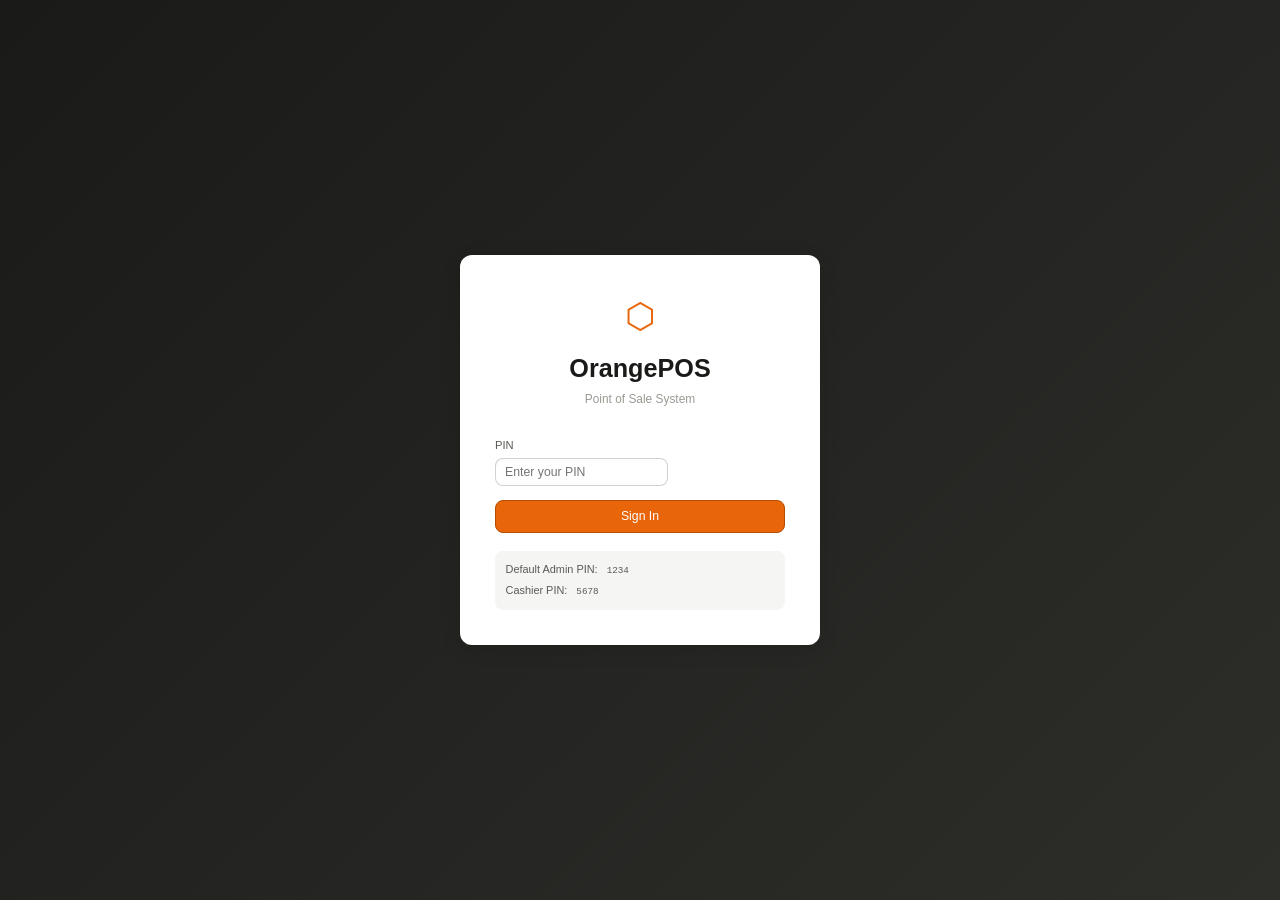
==== index.html @ 67a26e97 "Initial commit" ====
<!DOCTYPE html>
<html lang="en">
<head>
  <meta charset="UTF-8">
  <meta name="viewport" content="width=device-width, initial-scale=1.0">
  <title>OrangePOS</title>
  <link rel="stylesheet" href="css/main.css">
  <link rel="icon" href="data:image/svg+xml,<svg xmlns='http://www.w3.org/2000/svg' viewBox='0 0 100 100'><text y='.9em' font-size='90'>🟠</text></svg>">
</head>
<body class="loading">
  <div id="app-root">
    <!-- Login Screen -->
    <div id="screen-login" class="screen active">
      <div class="login-wrap">
        <div class="login-logo">
          <div class="logo-icon">⬡</div>
          <h1>OrangePOS</h1>
          <p>Point of Sale System</p>
        </div>
        <form id="form-login" class="login-form" autocomplete="off">
          <div class="field">
            <label for="login-pin">PIN</label>
            <input type="password" id="login-pin" placeholder="Enter your PIN" maxlength="8" inputmode="numeric" autocomplete="off">
          </div>
          <div id="login-error" class="alert alert-danger hidden">Invalid PIN. Please try again.</div>
          <button type="submit" class="btn btn-primary btn-block">Sign In</button>
        </form>
        <div class="login-hint">
          <span>Default Admin PIN: <code>1234</code></span>
          <span>Cashier PIN: <code>5678</code></span>
        </div>
      </div>
    </div>

    <!-- Main POS Screen -->
    <div id="screen-pos" class="screen">
      <div class="pos-layout">
        <!-- Sidebar: Navigation -->
        <nav class="pos-nav" id="pos-nav">
          <div class="nav-logo">
            <span class="nav-logo-icon">⬡</span>
            <span class="nav-logo-text">OrangePOS</span>
          </div>
          <ul class="nav-links">
            <li><a href="#" class="nav-link active" data-view="pos" title="Point of Sale">
              <svg viewBox="0 0 24 24" fill="none" stroke="currentColor" stroke-width="2"><rect x="2" y="3" width="20" height="14" rx="2"/><line x1="8" y1="21" x2="16" y2="21"/><line x1="12" y1="17" x2="12" y2="21"/></svg>
              <span>Register</span>
            </a></li>
            <li><a href="#" class="nav-link" data-view="orders" title="Orders">
              <svg viewBox="0 0 24 24" fill="none" stroke="currentColor" stroke-width="2"><path d="M9 5H7a2 2 0 00-2 2v12a2 2 0 002 2h10a2 2 0 002-2V7a2 2 0 00-2-2h-2"/><rect x="9" y="3" width="6" height="4" rx="1"/><path d="M9 12h6M9 16h4"/></svg>
              <span>Orders</span>
            </a></li>
            <li><a href="#" class="nav-link" data-view="inventory" title="Inventory">
              <svg viewBox="0 0 24 24" fill="none" stroke="currentColor" stroke-width="2"><path d="M21 16V8a2 2 0 00-1-1.73l-7-4a2 2 0 00-2 0l-7 4A2 2 0 003 8v8a2 2 0 001 1.73l7 4a2 2 0 002 0l7-4A2 2 0 0021 16z"/><polyline points="3.27 6.96 12 12.01 20.73 6.96"/><line x1="12" y1="22.08" x2="12" y2="12"/></svg>
              <span>Inventory</span>
            </a></li>
            <li><a href="#" class="nav-link" data-view="customers" title="Customers">
              <svg viewBox="0 0 24 24" fill="none" stroke="currentColor" stroke-width="2"><path d="M17 21v-2a4 4 0 00-4-4H5a4 4 0 00-4 4v2"/><circle cx="9" cy="7" r="4"/><path d="M23 21v-2a4 4 0 00-3-3.87"/><path d="M16 3.13a4 4 0 010 7.75"/></svg>
              <span>Customers</span>
            </a></li>
            <li><a href="#" class="nav-link" data-view="reports" title="Reports">
              <svg viewBox="0 0 24 24" fill="none" stroke="currentColor" stroke-width="2"><line x1="18" y1="20" x2="18" y2="10"/><line x1="12" y1="20" x2="12" y2="4"/><line x1="6" y1="20" x2="6" y2="14"/></svg>
              <span>Reports</span>
            </a></li>
            <li class="admin-only"><a href="#" class="nav-link" data-view="admin" title="Admin">
              <svg viewBox="0 0 24 24" fill="none" stroke="currentColor" stroke-width="2"><circle cx="12" cy="12" r="3"/><path d="M19.07 4.93l-1.41 1.41M4.93 4.93l1.41 1.41M12 2v2M12 20v2M2 12h2M20 12h2M19.07 19.07l-1.41-1.41M4.93 19.07l1.41-1.41"/></svg>
              <span>Admin</span>
            </a></li>
          </ul>
          <div class="nav-bottom">
            <div class="nav-user" id="nav-user">
              <div class="nav-user-avatar" id="nav-user-avatar">CA</div>
              <div class="nav-user-info">
                <span class="nav-user-name" id="nav-user-name">Cashier</span>
                <span class="nav-user-role" id="nav-user-role">Cashier</span>
              </div>
            </div>
            <button class="btn-icon" id="btn-lock" title="Lock terminal">
              <svg viewBox="0 0 24 24" fill="none" stroke="currentColor" stroke-width="2"><rect x="3" y="11" width="18" height="11" rx="2"/><path d="M7 11V7a5 5 0 0110 0v4"/></svg>
            </button>
          </div>
        </nav>

        <!-- Main Content Area -->
        <main class="pos-main">
          <!-- POS View -->
          <div id="view-pos" class="view active">
            <div class="pos-register">
              <!-- Product Panel -->
              <div class="register-products">
                <div class="register-toolbar">
                  <div class="search-wrap">
                    <svg class="search-icon" viewBox="0 0 24 24" fill="none" stroke="currentColor" stroke-width="2"><circle cx="11" cy="11" r="8"/><line x1="21" y1="21" x2="16.65" y2="16.65"/></svg>
                    <input type="text" id="product-search" placeholder="Search products or scan barcode..." autocomplete="off">
                  </div>
                  <div class="category-tabs" id="category-tabs">
                    <button class="cat-tab active" data-cat="all">All</button>
                  </div>
                </div>
                <div class="product-grid" id="product-grid"></div>
              </div>

              <!-- Cart Panel -->
              <div class="register-cart">
                <div class="cart-header">
                  <h2>Current Order</h2>
                  <div class="cart-actions">
                    <button class="btn-icon" id="btn-hold" title="Hold order">
                      <svg viewBox="0 0 24 24" fill="none" stroke="currentColor" stroke-width="2"><path d="M18 11V6a2 2 0 00-2-2v0a2 2 0 00-2 2v0M14 10V4a2 2 0 00-2-2v0a2 2 0 00-2 2v0M10 10.5V6a2 2 0 00-2-2v0a2 2 0 00-2 2v5"/><path d="M6 14v0a2 2 0 00-2 2v0c0 2.5 2 6 4 6h6c2.5 0 4-2 4-6v-5"/></svg>
                    </button>
                    <button class="btn-icon danger" id="btn-clear-cart" title="Clear cart">
                      <svg viewBox="0 0 24 24" fill="none" stroke="currentColor" stroke-width="2"><polyline points="3 6 5 6 21 6"/><path d="M19 6l-1 14H6L5 6"/><path d="M10 11v6M14 11v6"/><path d="M9 6V4h6v2"/></svg>
                    </button>
                  </div>
                </div>

                <div class="customer-select-bar">
                  <svg viewBox="0 0 24 24" fill="none" stroke="currentColor" stroke-width="2"><path d="M20 21v-2a4 4 0 00-4-4H8a4 4 0 00-4 4v2"/><circle cx="12" cy="7" r="4"/></svg>
                  <select id="cart-customer">
                    <option value="">Walk-in Customer</option>
                  </select>
                </div>

                <div class="cart-items" id="cart-items">
                  <div class="cart-empty">
                    <svg viewBox="0 0 24 24" fill="none" stroke="currentColor" stroke-width="2" width="48" height="48"><circle cx="9" cy="21" r="1"/><circle cx="20" cy="21" r="1"/><path d="M1 1h4l2.68 13.39a2 2 0 001.99 1.61h9.72a2 2 0 001.99-1.61L23 6H6"/></svg>
                    <p>Cart is empty</p>
                    <span>Tap a product to add it</span>
                  </div>
                </div>

                <div class="cart-totals">
                  <div class="totals-row">
                    <span>Subtotal</span>
                    <span id="cart-subtotal">₱0.00</span>
                  </div>
                  <div class="totals-row">
                    <span>Discount</span>
                    <span id="cart-discount" class="discount-val">-₱0.00</span>
                  </div>
                  <div class="totals-row">
                    <span>Tax (12% VAT)</span>
                    <span id="cart-tax">₱0.00</span>
                  </div>
                  <div class="totals-row total-final">
                    <span>Total</span>
                    <span id="cart-total">₱0.00</span>
                  </div>

                  <div class="discount-controls">
                    <label>Discount</label>
                    <div class="discount-row">
                      <select id="discount-type">
                        <option value="none">None</option>
                        <option value="percent">%</option>
                        <option value="fixed">Fixed ₱</option>
                        <option value="senior">Senior / PWD (20%)</option>
                      </select>
                      <input type="number" id="discount-value" placeholder="0" min="0" max="100">
                    </div>
                  </div>
                </div>

                <div class="cart-checkout">
                  <button class="btn btn-secondary" id="btn-held-orders">
                    Held Orders <span id="held-badge" class="badge hidden">0</span>
                  </button>
                  <button class="btn btn-primary" id="btn-checkout" disabled>
                    Checkout →
                  </button>
                </div>
              </div>
            </div>
          </div>

          <!-- Orders View -->
          <div id="view-orders" class="view">
            <div class="view-header">
              <h2>Orders</h2>
              <div class="view-toolbar">
                <input type="date" id="orders-date" class="input-sm">
                <select id="orders-status" class="input-sm">
                  <option value="">All Statuses</option>
                  <option value="completed">Completed</option>
                  <option value="refunded">Refunded</option>
                  <option value="voided">Voided</option>
                </select>
                <button class="btn btn-secondary btn-sm" id="btn-export-orders">Export CSV</button>
              </div>
            </div>
            <div class="table-wrap">
              <table class="data-table" id="orders-table">
                <thead>
                  <tr>
                    <th>Order #</th>
                    <th>Date / Time</th>
                    <th>Cashier</th>
                    <th>Customer</th>
                    <th>Items</th>
                    <th>Total</th>
                    <th>Payment</th>
                    <th>Status</th>
                    <th>Actions</th>
                  </tr>
                </thead>
                <tbody id="orders-tbody"></tbody>
              </table>
            </div>
          </div>

          <!-- Inventory View -->
          <div id="view-inventory" class="view">
            <div class="view-header">
              <h2>Inventory</h2>
              <div class="view-toolbar">
                <input type="text" id="inventory-search" placeholder="Search products..." class="input-sm">
                <select id="inventory-cat-filter" class="input-sm">
                  <option value="">All Categories</option>
                </select>
                <button class="btn btn-primary btn-sm" id="btn-add-product">+ Add Product</button>
              </div>
            </div>
            <div class="table-wrap">
              <table class="data-table" id="inventory-table">
                <thead>
                  <tr>
                    <th>SKU</th>
                    <th>Name</th>
                    <th>Category</th>
                    <th>Price</th>
                    <th>Cost</th>
                    <th>Stock</th>
                    <th>Status</th>
                    <th>Actions</th>
                  </tr>
                </thead>
                <tbody id="inventory-tbody"></tbody>
              </table>
            </div>
          </div>

          <!-- Customers View -->
          <div id="view-customers" class="view">
            <div class="view-header">
              <h2>Customers</h2>
              <div class="view-toolbar">
                <input type="text" id="customer-search" placeholder="Search customers..." class="input-sm">
                <button class="btn btn-primary btn-sm" id="btn-add-customer">+ Add Customer</button>
              </div>
            </div>
            <div class="table-wrap">
              <table class="data-table" id="customers-table">
                <thead>
                  <tr>
                    <th>Name</th>
                    <th>Phone</th>
                    <th>Email</th>
                    <th>Points</th>
                    <th>Total Spent</th>
                    <th>Visits</th>
                    <th>Actions</th>
                  </tr>
                </thead>
                <tbody id="customers-tbody"></tbody>
              </table>
            </div>
          </div>

          <!-- Reports View -->
          <div id="view-reports" class="view">
            <div class="view-header">
              <h2>Reports</h2>
              <div class="view-toolbar">
                <select id="report-period" class="input-sm">
                  <option value="today">Today</option>
                  <option value="week">This Week</option>
                  <option value="month" selected>This Month</option>
                  <option value="year">This Year</option>
                </select>
                <button class="btn btn-secondary btn-sm" id="btn-print-report">Print Report</button>
              </div>
            </div>
            <div class="reports-grid">
              <div class="stat-card">
                <span class="stat-label">Total Revenue</span>
                <span class="stat-value" id="rpt-revenue">₱0.00</span>
                <span class="stat-sub" id="rpt-revenue-sub"></span>
              </div>
              <div class="stat-card">
                <span class="stat-label">Orders</span>
                <span class="stat-value" id="rpt-orders">0</span>
                <span class="stat-sub" id="rpt-orders-sub"></span>
              </div>
              <div class="stat-card">
                <span class="stat-label">Avg Order Value</span>
                <span class="stat-value" id="rpt-avg">₱0.00</span>
              </div>
              <div class="stat-card">
                <span class="stat-label">Items Sold</span>
                <span class="stat-value" id="rpt-items">0</span>
              </div>
              <div class="stat-card">
                <span class="stat-label">Tax Collected</span>
                <span class="stat-value" id="rpt-tax">₱0.00</span>
              </div>
              <div class="stat-card">
                <span class="stat-label">Net Profit</span>
                <span class="stat-value" id="rpt-profit">₱0.00</span>
              </div>
            </div>
            <div class="reports-section">
              <h3>Top Selling Products</h3>
              <div class="table-wrap">
                <table class="data-table" id="top-products-table">
                  <thead>
                    <tr><th>Product</th><th>Qty Sold</th><th>Revenue</th></tr>
                  </thead>
                  <tbody id="top-products-tbody"></tbody>
                </table>
              </div>
            </div>
            <div class="reports-section">
              <h3>Payment Methods Breakdown</h3>
              <div id="payment-breakdown"></div>
            </div>
          </div>

          <!-- Admin View -->
          <div id="view-admin" class="view admin-only-view">
            <div class="view-header">
              <h2>Admin Panel</h2>
            </div>
            <div class="admin-tabs">
              <button class="admin-tab active" data-tab="users">Users</button>
              <button class="admin-tab" data-tab="settings">Settings</button>
              <button class="admin-tab" data-tab="categories">Categories</button>
              <button class="admin-tab" data-tab="audit">Audit Log</button>
              <button class="admin-tab" data-tab="backup">Backup</button>
            </div>

            <!-- Users Tab -->
            <div class="admin-panel active" id="admin-users">
              <div class="panel-toolbar">
                <h3>Users</h3>
                <button class="btn btn-primary btn-sm" id="btn-add-user">+ Add User</button>
              </div>
              <div class="table-wrap">
                <table class="data-table" id="users-table">
                  <thead>
                    <tr><th>Name</th><th>Role</th><th>Last Login</th><th>Status</th><th>Actions</th></tr>
                  </thead>
                  <tbody id="users-tbody"></tbody>
                </table>
              </div>
            </div>

            <!-- Settings Tab -->
            <div class="admin-panel" id="admin-settings">
              <h3>Business Settings</h3>
              <div class="settings-form">
                <div class="settings-group">
                  <h4>Business Information</h4>
                  <div class="field">
                    <label>Business Name</label>
                    <input type="text" id="set-biz-name" class="input-full">
                  </div>
                  <div class="field">
                    <label>Address</label>
                    <input type="text" id="set-biz-address" class="input-full">
                  </div>
                  <div class="field">
                    <label>Phone</label>
                    <input type="text" id="set-biz-phone" class="input-full">
                  </div>
                  <div class="field">
                    <label>TIN (Tax ID)</label>
                    <input type="text" id="set-biz-tin" class="input-full">
                  </div>
                  <div class="field">
                    <label>Receipt Footer Message</label>
                    <textarea id="set-receipt-footer" rows="2" class="input-full"></textarea>
                  </div>
                </div>
                <div class="settings-group">
                  <h4>Tax &amp; Pricing</h4>
                  <div class="field">
                    <label>VAT Rate (%)</label>
                    <input type="number" id="set-tax-rate" class="input-sm" min="0" max="30">
                  </div>
                  <div class="field checkbox-field">
                    <input type="checkbox" id="set-prices-tax-incl">
                    <label for="set-prices-tax-incl">Prices are tax-inclusive</label>
                  </div>
                </div>
                <div class="settings-group">
                  <h4>System</h4>
                  <div class="field">
                    <label>Currency Symbol</label>
                    <input type="text" id="set-currency" class="input-sm" maxlength="3">
                  </div>
                  <div class="field checkbox-field">
                    <input type="checkbox" id="set-low-stock-alert">
                    <label for="set-low-stock-alert">Enable low stock alerts</label>
                  </div>
                  <div class="field">
                    <label>Low Stock Threshold</label>
                    <input type="number" id="set-low-stock-qty" class="input-sm" min="1">
                  </div>
                </div>
                <button class="btn btn-primary" id="btn-save-settings">Save Settings</button>
              </div>
            </div>

            <!-- Categories Tab -->
            <div class="admin-panel" id="admin-categories">
              <div class="panel-toolbar">
                <h3>Categories</h3>
                <button class="btn btn-primary btn-sm" id="btn-add-category">+ Add Category</button>
              </div>
              <div id="categories-list" class="tag-list"></div>
            </div>

            <!-- Audit Log Tab -->
            <div class="admin-panel" id="admin-audit">
              <h3>Audit Log</h3>
              <div class="table-wrap">
                <table class="data-table" id="audit-table">
                  <thead>
                    <tr><th>Time</th><th>User</th><th>Action</th><th>Details</th></tr>
                  </thead>
                  <tbody id="audit-tbody"></tbody>
                </table>
              </div>
            </div>

            <!-- Backup Tab -->
            <div class="admin-panel" id="admin-backup">
              <h3>Data Backup &amp; Restore</h3>
              <div class="backup-actions">
                <div class="backup-card">
                  <h4>Export Data</h4>
                  <p>Download all data as a JSON backup file.</p>
                  <button class="btn btn-primary" id="btn-backup-export">Download Backup</button>
                </div>
                <div class="backup-card">
                  <h4>Import Data</h4>
                  <p>Restore from a previous backup. This will replace all current data.</p>
                  <input type="file" id="backup-import-file" accept=".json" style="display:none">
                  <button class="btn btn-secondary" id="btn-backup-import">Upload Backup</button>
                </div>
                <div class="backup-card danger">
                  <h4>Clear All Data</h4>
                  <p>Permanently delete all orders, customers, and settings. Cannot be undone.</p>
                  <button class="btn btn-danger" id="btn-clear-data">Clear All Data</button>
                </div>
              </div>
            </div>
          </div>
        </main>
      </div>
    </div>
  </div>

  <!-- ===== MODALS ===== -->

  <!-- Checkout Modal -->
  <div id="modal-checkout" class="modal-overlay hidden">
    <div class="modal">
      <div class="modal-header">
        <h3>Checkout</h3>
        <button class="btn-icon modal-close" data-modal="modal-checkout">&times;</button>
      </div>
      <div class="modal-body">
        <div class="checkout-summary">
          <div class="checkout-line"><span>Subtotal</span><span id="co-subtotal"></span></div>
          <div class="checkout-line"><span>Discount</span><span id="co-discount"></span></div>
          <div class="checkout-line"><span>Tax</span><span id="co-tax"></span></div>
          <div class="checkout-line checkout-total"><span>Total</span><span id="co-total"></span></div>
        </div>
        <div class="payment-methods">
          <h4>Payment Method</h4>
          <div class="pay-method-grid">
            <button class="pay-method active" data-method="cash">
              <svg viewBox="0 0 24 24" fill="none" stroke="currentColor" stroke-width="2"><rect x="2" y="6" width="20" height="12" rx="2"/><circle cx="12" cy="12" r="2"/><path d="M6 12h.01M18 12h.01"/></svg>
              Cash
            </button>
            <button class="pay-method" data-method="card">
              <svg viewBox="0 0 24 24" fill="none" stroke="currentColor" stroke-width="2"><rect x="2" y="5" width="20" height="14" rx="2"/><line x1="2" y1="10" x2="22" y2="10"/></svg>
              Card
            </button>
            <button class="pay-method" data-method="gcash">
              <svg viewBox="0 0 24 24" fill="none" stroke="currentColor" stroke-width="2"><path d="M12 2L2 7l10 5 10-5-10-5z"/><path d="M2 17l10 5 10-5"/><path d="M2 12l10 5 10-5"/></svg>
              GCash
            </button>
            <button class="pay-method" data-method="maya">
              <svg viewBox="0 0 24 24" fill="none" stroke="currentColor" stroke-width="2"><circle cx="12" cy="12" r="10"/><path d="M9.09 9a3 3 0 015.83 1c0 2-3 3-3 3"/><line x1="12" y1="17" x2="12.01" y2="17"/></svg>
              Maya
            </button>
            <button class="pay-method" data-method="split">
              <svg viewBox="0 0 24 24" fill="none" stroke="currentColor" stroke-width="2"><line x1="12" y1="1" x2="12" y2="23"/><path d="M17 5H9.5a3.5 3.5 0 000 7h5a3.5 3.5 0 010 7H6"/></svg>
              Split
            </button>
          </div>
        </div>
        <div id="cash-tendered-wrap" class="cash-tendered">
          <label>Cash Tendered</label>
          <input type="number" id="cash-tendered" placeholder="0.00" min="0" step="0.01">
          <div class="quick-cash">
            <button class="btn btn-secondary btn-sm quick-cash-btn" data-amount="exact">Exact</button>
            <button class="btn btn-secondary btn-sm quick-cash-btn" data-amount="100">₱100</button>
            <button class="btn btn-secondary btn-sm quick-cash-btn" data-amount="200">₱200</button>
            <button class="btn btn-secondary btn-sm quick-cash-btn" data-amount="500">₱500</button>
            <button class="btn btn-secondary btn-sm quick-cash-btn" data-amount="1000">₱1,000</button>
          </div>
          <div class="change-display">
            <span>Change</span>
            <span id="cash-change" class="change-amount">₱0.00</span>
          </div>
        </div>
        <div id="split-payment-wrap" class="split-payment hidden">
          <div class="split-row">
            <select id="split1-method" class="input-sm"><option value="cash">Cash</option><option value="card">Card</option><option value="gcash">GCash</option></select>
            <input type="number" id="split1-amount" placeholder="Amount" class="input-sm">
          </div>
          <div class="split-row">
            <select id="split2-method" class="input-sm"><option value="card">Card</option><option value="cash">Cash</option><option value="gcash">GCash</option></select>
            <input type="number" id="split2-amount" placeholder="Amount" class="input-sm">
          </div>
          <span class="split-remaining">Remaining: <strong id="split-remaining">₱0.00</strong></span>
        </div>
        <div class="checkout-note">
          <label>Note (optional)</label>
          <input type="text" id="checkout-note" placeholder="Order note...">
        </div>
      </div>
      <div class="modal-footer">
        <button class="btn btn-secondary modal-close" data-modal="modal-checkout">Cancel</button>
        <button class="btn btn-primary btn-lg" id="btn-complete-sale">Complete Sale</button>
      </div>
    </div>
  </div>

  <!-- Receipt Modal -->
  <div id="modal-receipt" class="modal-overlay hidden">
    <div class="modal modal-sm">
      <div class="modal-header">
        <h3>Receipt</h3>
        <button class="btn-icon modal-close" data-modal="modal-receipt">&times;</button>
      </div>
      <div class="modal-body">
        <div id="receipt-content" class="receipt"></div>
      </div>
      <div class="modal-footer">
        <button class="btn btn-secondary" id="btn-print-receipt">
          <svg viewBox="0 0 24 24" fill="none" stroke="currentColor" stroke-width="2" width="16" height="16"><polyline points="6 9 6 2 18 2 18 9"/><path d="M6 18H4a2 2 0 01-2-2v-5a2 2 0 012-2h16a2 2 0 012 2v5a2 2 0 01-2 2h-2"/><rect x="6" y="14" width="12" height="8"/></svg>
          Print
        </button>
        <button class="btn btn-primary modal-close" data-modal="modal-receipt" id="btn-new-sale">New Sale</button>
      </div>
    </div>
  </div>

  <!-- Product Modal -->
  <div id="modal-product" class="modal-overlay hidden">
    <div class="modal">
      <div class="modal-header">
        <h3 id="product-modal-title">Add Product</h3>
        <button class="btn-icon modal-close" data-modal="modal-product">&times;</button>
      </div>
      <div class="modal-body">
        <input type="hidden" id="product-edit-id">
        <div class="form-grid">
          <div class="field">
            <label>Product Name *</label>
            <input type="text" id="prd-name" class="input-full" required>
          </div>
          <div class="field">
            <label>SKU / Barcode</label>
            <input type="text" id="prd-sku" class="input-full">
          </div>
          <div class="field">
            <label>Category *</label>
            <select id="prd-category" class="input-full"></select>
          </div>
          <div class="field">
            <label>Selling Price *</label>
            <input type="number" id="prd-price" class="input-full" min="0" step="0.01">
          </div>
          <div class="field">
            <label>Cost Price</label>
            <input type="number" id="prd-cost" class="input-full" min="0" step="0.01">
          </div>
          <div class="field">
            <label>Stock Quantity *</label>
            <input type="number" id="prd-stock" class="input-full" min="0">
          </div>
          <div class="field">
            <label>Unit</label>
            <input type="text" id="prd-unit" class="input-full" placeholder="pcs, kg, L...">
          </div>
          <div class="field checkbox-field">
            <input type="checkbox" id="prd-track-stock" checked>
            <label for="prd-track-stock">Track stock</label>
          </div>
          <div class="field checkbox-field">
            <input type="checkbox" id="prd-active" checked>
            <label for="prd-active">Active (visible in POS)</label>
          </div>
        </div>
      </div>
      <div class="modal-footer">
        <button class="btn btn-secondary modal-close" data-modal="modal-product">Cancel</button>
        <button class="btn btn-primary" id="btn-save-product">Save Product</button>
      </div>
    </div>
  </div>

  <!-- Customer Modal -->
  <div id="modal-customer" class="modal-overlay hidden">
    <div class="modal modal-sm">
      <div class="modal-header">
        <h3 id="customer-modal-title">Add Customer</h3>
        <button class="btn-icon modal-close" data-modal="modal-customer">&times;</button>
      </div>
      <div class="modal-body">
        <input type="hidden" id="customer-edit-id">
        <div class="field">
          <label>Full Name *</label>
          <input type="text" id="cust-name" class="input-full">
        </div>
        <div class="field">
          <label>Phone</label>
          <input type="tel" id="cust-phone" class="input-full">
        </div>
        <div class="field">
          <label>Email</label>
          <input type="email" id="cust-email" class="input-full">
        </div>
        <div class="field">
          <label>Address</label>
          <input type="text" id="cust-address" class="input-full">
        </div>
        <div class="field checkbox-field">
          <input type="checkbox" id="cust-senior">
          <label for="cust-senior">Senior Citizen / PWD</label>
        </div>
      </div>
      <div class="modal-footer">
        <button class="btn btn-secondary modal-close" data-modal="modal-customer">Cancel</button>
        <button class="btn btn-primary" id="btn-save-customer">Save Customer</button>
      </div>
    </div>
  </div>

  <!-- User Modal -->
  <div id="modal-user" class="modal-overlay hidden">
    <div class="modal modal-sm">
      <div class="modal-header">
        <h3 id="user-modal-title">Add User</h3>
        <button class="btn-icon modal-close" data-modal="modal-user">&times;</button>
      </div>
      <div class="modal-body">
        <input type="hidden" id="user-edit-id">
        <div class="field">
          <label>Full Name *</label>
          <input type="text" id="usr-name" class="input-full">
        </div>
        <div class="field">
          <label>Role *</label>
          <select id="usr-role" class="input-full">
            <option value="cashier">Cashier</option>
            <option value="admin">Admin</option>
            <option value="manager">Manager</option>
          </select>
        </div>
        <div class="field">
          <label>PIN (4–8 digits) *</label>
          <input type="password" id="usr-pin" class="input-full" maxlength="8" inputmode="numeric">
        </div>
        <div class="field">
          <label>Confirm PIN *</label>
          <input type="password" id="usr-pin-confirm" class="input-full" maxlength="8" inputmode="numeric">
        </div>
      </div>
      <div class="modal-footer">
        <button class="btn btn-secondary modal-close" data-modal="modal-user">Cancel</button>
        <button class="btn btn-primary" id="btn-save-user">Save User</button>
      </div>
    </div>
  </div>

  <!-- Order Detail Modal -->
  <div id="modal-order" class="modal-overlay hidden">
    <div class="modal modal-sm">
      <div class="modal-header">
        <h3>Order Details</h3>
        <button class="btn-icon modal-close" data-modal="modal-order">&times;</button>
      </div>
      <div class="modal-body" id="order-detail-body"></div>
      <div class="modal-footer">
        <button class="btn btn-secondary modal-close" data-modal="modal-order">Close</button>
        <button class="btn btn-warning" id="btn-refund-order">Refund</button>
        <button class="btn btn-secondary" id="btn-reprint-receipt">Reprint</button>
      </div>
    </div>
  </div>

  <!-- Held Orders Modal -->
  <div id="modal-held" class="modal-overlay hidden">
    <div class="modal modal-sm">
      <div class="modal-header">
        <h3>Held Orders</h3>
        <button class="btn-icon modal-close" data-modal="modal-held">&times;</button>
      </div>
      <div class="modal-body" id="held-orders-list"></div>
      <div class="modal-footer">
        <button class="btn btn-secondary modal-close" data-modal="modal-held">Close</button>
      </div>
    </div>
  </div>

  <!-- Confirm Modal -->
  <div id="modal-confirm" class="modal-overlay hidden">
    <div class="modal modal-xs">
      <div class="modal-header">
        <h3 id="confirm-title">Confirm</h3>
      </div>
      <div class="modal-body">
        <p id="confirm-message"></p>
      </div>
      <div class="modal-footer">
        <button class="btn btn-secondary" id="confirm-cancel">Cancel</button>
        <button class="btn btn-danger" id="confirm-ok">Confirm</button>
      </div>
    </div>
  </div>

  <!-- Toast Notifications -->
  <div id="toast-container"></div>

  <!-- Print Styles are loaded separately -->
  <script src="js/crypto.js"></script>
  <script src="js/store.js"></script>
  <script src="js/app.js"></script>
</body>
</html>
---- css/main.css ----
/* ========================================
   OrangePOS — Main Stylesheet
   Orange Pi One optimized (1280×800 target)
   ======================================== */

:root {
  --orange: #E8650A;
  --orange-light: #F5894A;
  --orange-dark: #B34D00;
  --orange-bg: #FFF4EE;

  --bg: #F5F5F3;
  --surface: #FFFFFF;
  --surface2: #F9F9F8;
  --border: rgba(0,0,0,0.1);
  --border-strong: rgba(0,0,0,0.18);

  --text: #1A1A18;
  --text-secondary: #5A5A55;
  --text-muted: #9A9A94;

  --success: #1A7D45;
  --success-bg: #EAFAF2;
  --warning: #B36B00;
  --warning-bg: #FFF8E6;
  --danger: #C0292A;
  --danger-bg: #FDEAEA;
  --info: #1155AA;
  --info-bg: #EEF4FF;

  --nav-w: 200px;
  --radius: 8px;
  --radius-lg: 12px;
  --shadow: 0 1px 4px rgba(0,0,0,0.08), 0 0 0 0.5px rgba(0,0,0,0.07);
  --shadow-lg: 0 4px 20px rgba(0,0,0,0.12), 0 0 0 0.5px rgba(0,0,0,0.07);

  --font: -apple-system, BlinkMacSystemFont, 'Segoe UI', Roboto, sans-serif;
  --font-mono: 'Courier New', monospace;
}

*, *::before, *::after { box-sizing: border-box; margin: 0; padding: 0; }

html, body {
  height: 100%;
  font-family: var(--font);
  font-size: 14px;
  line-height: 1.5;
  color: var(--text);
  background: var(--bg);
  -webkit-font-smoothing: antialiased;
}

/* ---- Typography ---- */
h1 { font-size: 1.6rem; font-weight: 600; }
h2 { font-size: 1.2rem; font-weight: 600; }
h3 { font-size: 1rem; font-weight: 600; }
h4 { font-size: 0.9rem; font-weight: 600; color: var(--text-secondary); text-transform: uppercase; letter-spacing: 0.04em; }
code { font-family: var(--font-mono); background: var(--bg); padding: 2px 6px; border-radius: 4px; font-size: 0.85em; }

/* ---- Screens ---- */
.screen { display: none; height: 100vh; overflow: hidden; }
.screen.active { display: flex; }

/* ============================
   LOGIN SCREEN
   ============================ */
#screen-login {
  align-items: center;
  justify-content: center;
  background: linear-gradient(135deg, #1A1A18 0%, #2D2D2A 100%);
}
.login-wrap {
  background: var(--surface);
  border-radius: var(--radius-lg);
  padding: 2.5rem;
  width: 360px;
  box-shadow: var(--shadow-lg);
}
.login-logo {
  text-align: center;
  margin-bottom: 2rem;
}
.logo-icon {
  font-size: 2.5rem;
  color: var(--orange);
  display: block;
  margin-bottom: 0.5rem;
}
.login-logo h1 { font-size: 1.8rem; color: var(--text); }
.login-logo p { color: var(--text-muted); font-size: 0.85rem; margin-top: 0.25rem; }
.login-hint {
  display: flex;
  flex-direction: column;
  gap: 4px;
  margin-top: 1.25rem;
  padding: 0.75rem;
  background: var(--bg);
  border-radius: var(--radius);
  font-size: 0.78rem;
  color: var(--text-secondary);
}

/* ============================
   POS LAYOUT
   ============================ */
#screen-pos { flex-direction: row; }

.pos-layout {
  display: flex;
  width: 100%;
  height: 100%;
}

/* ---- Sidebar Nav ---- */
.pos-nav {
  width: var(--nav-w);
  background: #1A1A18;
  display: flex;
  flex-direction: column;
  flex-shrink: 0;
  height: 100%;
  overflow: hidden;
}
.nav-logo {
  display: flex;
  align-items: center;
  gap: 10px;
  padding: 1.25rem 1rem;
  border-bottom: 0.5px solid rgba(255,255,255,0.08);
}
.nav-logo-icon { font-size: 1.4rem; color: var(--orange); }
.nav-logo-text { color: #fff; font-weight: 700; font-size: 1.1rem; }

.nav-links {
  list-style: none;
  padding: 0.75rem 0;
  flex: 1;
  overflow-y: auto;
}
.nav-link {
  display: flex;
  align-items: center;
  gap: 10px;
  padding: 0.6rem 1rem;
  color: rgba(255,255,255,0.55);
  text-decoration: none;
  border-radius: 0;
  transition: all 0.15s;
  font-size: 0.875rem;
}
.nav-link svg { width: 18px; height: 18px; flex-shrink: 0; }
.nav-link:hover { color: rgba(255,255,255,0.85); background: rgba(255,255,255,0.06); }
.nav-link.active {
  color: #fff;
  background: var(--orange);
}
.admin-only { display: none; }
.admin-only.visible { display: list-item; }

.nav-bottom {
  padding: 0.75rem;
  border-top: 0.5px solid rgba(255,255,255,0.08);
  display: flex;
  align-items: center;
  gap: 8px;
}
.nav-user { display: flex; align-items: center; gap: 8px; flex: 1; min-width: 0; }
.nav-user-avatar {
  width: 32px; height: 32px;
  border-radius: 50%;
  background: var(--orange);
  color: #fff;
  display: flex; align-items: center; justify-content: center;
  font-size: 0.7rem; font-weight: 700;
  flex-shrink: 0;
}
.nav-user-info { min-width: 0; }
.nav-user-name { display: block; color: #fff; font-size: 0.8rem; font-weight: 500; white-space: nowrap; overflow: hidden; text-overflow: ellipsis; }
.nav-user-role { display: block; color: rgba(255,255,255,0.45); font-size: 0.72rem; }

/* ---- Main Content ---- */
.pos-main {
  flex: 1;
  overflow: hidden;
  height: 100%;
  display: flex;
  flex-direction: column;
}

.view { display: none; flex: 1; flex-direction: column; overflow: hidden; height: 100%; }
.view.active { display: flex; }
.view-header {
  display: flex;
  align-items: center;
  justify-content: space-between;
  padding: 1rem 1.5rem;
  background: var(--surface);
  border-bottom: 0.5px solid var(--border);
  flex-shrink: 0;
  gap: 1rem;
}
.view-toolbar { display: flex; align-items: center; gap: 8px; flex-wrap: wrap; }

/* ============================
   POS REGISTER
   ============================ */
.pos-register {
  display: grid;
  grid-template-columns: 1fr 380px;
  height: 100%;
  overflow: hidden;
}

/* Product Panel */
.register-products {
  display: flex;
  flex-direction: column;
  background: var(--bg);
  overflow: hidden;
}
.register-toolbar {
  padding: 0.75rem 1rem;
  background: var(--surface);
  border-bottom: 0.5px solid var(--border);
  display: flex;
  flex-direction: column;
  gap: 8px;
  flex-shrink: 0;
}
.search-wrap {
  position: relative;
}
.search-icon {
  position: absolute;
  left: 10px; top: 50%; transform: translateY(-50%);
  width: 16px; height: 16px;
  color: var(--text-muted);
  pointer-events: none;
}
#product-search {
  width: 100%;
  padding: 0.55rem 0.75rem 0.55rem 34px;
  border: 0.5px solid var(--border-strong);
  border-radius: var(--radius);
  background: var(--surface);
  font-size: 0.875rem;
  outline: none;
  transition: border-color 0.15s;
}
#product-search:focus { border-color: var(--orange); box-shadow: 0 0 0 3px rgba(232,101,10,0.12); }

.category-tabs {
  display: flex;
  gap: 4px;
  flex-wrap: wrap;
}
.cat-tab {
  padding: 0.3rem 0.75rem;
  border: 0.5px solid var(--border-strong);
  background: var(--surface);
  border-radius: 100px;
  font-size: 0.8rem;
  cursor: pointer;
  color: var(--text-secondary);
  transition: all 0.15s;
  white-space: nowrap;
}
.cat-tab:hover { border-color: var(--orange); color: var(--orange); }
.cat-tab.active { background: var(--orange); color: #fff; border-color: var(--orange); }

.product-grid {
  flex: 1;
  overflow-y: auto;
  padding: 0.75rem;
  display: grid;
  grid-template-columns: repeat(auto-fill, minmax(140px, 1fr));
  gap: 0.5rem;
  align-content: start;
}

.product-card {
  background: var(--surface);
  border: 0.5px solid var(--border);
  border-radius: var(--radius);
  padding: 0.75rem;
  cursor: pointer;
  transition: all 0.12s;
  display: flex;
  flex-direction: column;
  gap: 4px;
  position: relative;
  user-select: none;
}
.product-card:hover { border-color: var(--orange); box-shadow: 0 2px 8px rgba(232,101,10,0.12); transform: translateY(-1px); }
.product-card:active { transform: scale(0.97); }
.product-card.out-of-stock { opacity: 0.45; cursor: not-allowed; }

.product-category-dot {
  width: 8px; height: 8px;
  border-radius: 50%;
  background: var(--orange);
  position: absolute;
  top: 8px; right: 8px;
}
.product-name { font-size: 0.85rem; font-weight: 500; line-height: 1.3; }
.product-price { font-size: 1rem; font-weight: 700; color: var(--orange); margin-top: 2px; }
.product-stock { font-size: 0.72rem; color: var(--text-muted); }
.product-stock.low { color: var(--warning); font-weight: 500; }
.product-stock.out { color: var(--danger); font-weight: 500; }

/* Cart Panel */
.register-cart {
  background: var(--surface);
  border-left: 0.5px solid var(--border);
  display: flex;
  flex-direction: column;
  height: 100%;
  overflow: hidden;
}
.cart-header {
  padding: 0.85rem 1rem;
  border-bottom: 0.5px solid var(--border);
  display: flex;
  align-items: center;
  justify-content: space-between;
  flex-shrink: 0;
}
.cart-actions { display: flex; gap: 4px; }
.customer-select-bar {
  padding: 0.5rem 1rem;
  border-bottom: 0.5px solid var(--border);
  display: flex;
  align-items: center;
  gap: 8px;
  flex-shrink: 0;
}
.customer-select-bar svg { width: 14px; height: 14px; color: var(--text-muted); flex-shrink: 0; }
.customer-select-bar select {
  flex: 1;
  border: none;
  background: transparent;
  font-size: 0.8rem;
  color: var(--text);
  outline: none;
  cursor: pointer;
}

.cart-items {
  flex: 1;
  overflow-y: auto;
  padding: 0.5rem;
}
.cart-empty {
  display: flex;
  flex-direction: column;
  align-items: center;
  justify-content: center;
  height: 100%;
  color: var(--text-muted);
  gap: 8px;
  text-align: center;
  padding: 2rem;
}
.cart-empty svg { opacity: 0.3; }
.cart-empty p { font-weight: 500; color: var(--text-secondary); }
.cart-empty span { font-size: 0.8rem; }

.cart-item {
  display: flex;
  align-items: center;
  gap: 8px;
  padding: 0.5rem;
  border-radius: var(--radius);
  transition: background 0.1s;
}
.cart-item:hover { background: var(--bg); }
.cart-item-info { flex: 1; min-width: 0; }
.cart-item-name { font-size: 0.85rem; font-weight: 500; white-space: nowrap; overflow: hidden; text-overflow: ellipsis; }
.cart-item-price { font-size: 0.75rem; color: var(--text-muted); }
.cart-item-controls { display: flex; align-items: center; gap: 4px; flex-shrink: 0; }
.qty-btn {
  width: 26px; height: 26px;
  border: 0.5px solid var(--border-strong);
  background: var(--surface);
  border-radius: 6px;
  cursor: pointer;
  display: flex; align-items: center; justify-content: center;
  font-size: 1rem; font-weight: 500;
  color: var(--text);
  transition: all 0.12s;
  line-height: 1;
}
.qty-btn:hover { border-color: var(--orange); color: var(--orange); }
.qty-input {
  width: 36px;
  text-align: center;
  border: 0.5px solid var(--border-strong);
  border-radius: 6px;
  padding: 2px;
  font-size: 0.85rem;
  font-weight: 600;
  outline: none;
}
.qty-input:focus { border-color: var(--orange); }
.cart-item-total { font-size: 0.85rem; font-weight: 600; min-width: 60px; text-align: right; }
.cart-item-remove {
  background: none; border: none;
  color: var(--text-muted);
  cursor: pointer;
  padding: 3px;
  border-radius: 4px;
  line-height: 0;
  transition: color 0.12s;
}
.cart-item-remove:hover { color: var(--danger); }
.cart-item-remove svg { width: 14px; height: 14px; }

.cart-totals {
  border-top: 0.5px solid var(--border);
  padding: 0.75rem 1rem;
  flex-shrink: 0;
}
.totals-row {
  display: flex;
  justify-content: space-between;
  font-size: 0.85rem;
  padding: 2px 0;
  color: var(--text-secondary);
}
.discount-val { color: var(--success); }
.total-final {
  font-size: 1.1rem;
  font-weight: 700;
  color: var(--text);
  padding-top: 6px;
  margin-top: 4px;
  border-top: 0.5px solid var(--border);
}
.discount-controls {
  margin-top: 0.5rem;
  border-top: 0.5px solid var(--border);
  padding-top: 0.5rem;
  display: flex;
  align-items: center;
  gap: 8px;
}
.discount-controls label { font-size: 0.78rem; color: var(--text-muted); white-space: nowrap; }
.discount-row { display: flex; gap: 4px; flex: 1; }
.discount-row select, .discount-row input {
  flex: 1;
  padding: 0.25rem 0.4rem;
  border: 0.5px solid var(--border-strong);
  border-radius: 6px;
  font-size: 0.8rem;
  outline: none;
  background: var(--surface);
}
.discount-row select:focus, .discount-row input:focus { border-color: var(--orange); }

.cart-checkout {
  padding: 0.75rem 1rem;
  border-top: 0.5px solid var(--border);
  display: flex;
  gap: 8px;
  flex-shrink: 0;
}
.cart-checkout .btn { flex: 1; }
.badge {
  display: inline-flex;
  align-items: center;
  justify-content: center;
  background: var(--orange);
  color: #fff;
  border-radius: 100px;
  font-size: 0.7rem;
  font-weight: 700;
  padding: 1px 5px;
  min-width: 18px;
}
.badge.hidden { display: none; }

/* ============================
   TABLES & DATA VIEWS
   ============================ */
.table-wrap {
  overflow: auto;
  flex: 1;
}
.data-table {
  width: 100%;
  border-collapse: collapse;
  font-size: 0.85rem;
}
.data-table th {
  text-align: left;
  padding: 0.6rem 1rem;
  background: var(--surface2);
  border-bottom: 0.5px solid var(--border);
  font-weight: 600;
  color: var(--text-secondary);
  font-size: 0.78rem;
  text-transform: uppercase;
  letter-spacing: 0.03em;
  white-space: nowrap;
  position: sticky; top: 0; z-index: 1;
}
.data-table td {
  padding: 0.6rem 1rem;
  border-bottom: 0.5px solid var(--border);
  color: var(--text);
  vertical-align: middle;
}
.data-table tr:hover td { background: var(--orange-bg); }
.data-table tbody tr:last-child td { border-bottom: none; }

/* ============================
   REPORTS
   ============================ */
.reports-grid {
  display: grid;
  grid-template-columns: repeat(3, 1fr);
  gap: 12px;
  padding: 1rem 1.5rem;
  flex-shrink: 0;
}
.stat-card {
  background: var(--surface);
  border: 0.5px solid var(--border);
  border-radius: var(--radius-lg);
  padding: 1rem 1.25rem;
  display: flex;
  flex-direction: column;
  gap: 4px;
}
.stat-label { font-size: 0.75rem; color: var(--text-muted); font-weight: 500; text-transform: uppercase; letter-spacing: 0.04em; }
.stat-value { font-size: 1.5rem; font-weight: 700; color: var(--text); }
.stat-sub { font-size: 0.72rem; color: var(--text-muted); }
.reports-section {
  padding: 0 1.5rem 1rem;
  flex-shrink: 0;
}
.reports-section h3 { margin-bottom: 0.5rem; }
.payment-breakdown { display: flex; flex-wrap: wrap; gap: 8px; margin-top: 0.5rem; }
.pay-bar {
  display: flex;
  align-items: center;
  gap: 8px;
  background: var(--surface);
  border: 0.5px solid var(--border);
  border-radius: var(--radius);
  padding: 0.5rem 0.75rem;
  font-size: 0.85rem;
}
.pay-bar-method { font-weight: 600; }
.pay-bar-amount { color: var(--text-secondary); }

/* ============================
   ADMIN PANEL
   ============================ */
.admin-tabs {
  display: flex;
  gap: 0;
  background: var(--surface);
  border-bottom: 0.5px solid var(--border);
  padding: 0 1.5rem;
  flex-shrink: 0;
}
.admin-tab {
  padding: 0.75rem 1rem;
  background: none;
  border: none;
  border-bottom: 2px solid transparent;
  cursor: pointer;
  font-size: 0.875rem;
  font-weight: 500;
  color: var(--text-secondary);
  transition: all 0.15s;
  white-space: nowrap;
}
.admin-tab:hover { color: var(--text); }
.admin-tab.active { color: var(--orange); border-bottom-color: var(--orange); }

.admin-panel { display: none; padding: 1.5rem; flex: 1; overflow-y: auto; }
.admin-panel.active { display: block; }
.panel-toolbar { display: flex; align-items: center; justify-content: space-between; margin-bottom: 1rem; }

.settings-form { max-width: 600px; }
.settings-group { margin-bottom: 2rem; }
.settings-group h4 { margin-bottom: 0.75rem; }

.tag-list { display: flex; flex-wrap: wrap; gap: 8px; }
.category-tag {
  display: flex;
  align-items: center;
  gap: 6px;
  background: var(--orange-bg);
  border: 0.5px solid var(--orange-light);
  color: var(--orange-dark);
  border-radius: 100px;
  padding: 0.3rem 0.75rem;
  font-size: 0.85rem;
  font-weight: 500;
}
.category-tag button {
  background: none; border: none;
  color: var(--orange-dark);
  cursor: pointer;
  font-size: 1rem; line-height: 1;
  padding: 0;
  opacity: 0.6;
}
.category-tag button:hover { opacity: 1; }

.backup-actions { display: grid; grid-template-columns: repeat(3, 1fr); gap: 1rem; margin-top: 0.5rem; }
.backup-card {
  background: var(--surface);
  border: 0.5px solid var(--border);
  border-radius: var(--radius-lg);
  padding: 1.25rem;
  display: flex;
  flex-direction: column;
  gap: 0.5rem;
}
.backup-card h4 { font-size: 0.9rem; }
.backup-card p { font-size: 0.82rem; color: var(--text-secondary); flex: 1; }
.backup-card.danger { border-color: rgba(192,41,42,0.3); background: var(--danger-bg); }

/* ============================
   BUTTONS & FORMS
   ============================ */
.btn {
  display: inline-flex;
  align-items: center;
  justify-content: center;
  gap: 6px;
  padding: 0.5rem 1rem;
  border-radius: var(--radius);
  border: 0.5px solid var(--border-strong);
  background: var(--surface);
  color: var(--text);
  font-size: 0.875rem;
  font-weight: 500;
  cursor: pointer;
  transition: all 0.12s;
  text-align: center;
  white-space: nowrap;
  line-height: 1.4;
}
.btn:hover { background: var(--bg); }
.btn:active { transform: scale(0.98); }
.btn:disabled { opacity: 0.4; cursor: not-allowed; transform: none; }
.btn-primary { background: var(--orange); color: #fff; border-color: var(--orange-dark); }
.btn-primary:hover { background: var(--orange-dark); border-color: var(--orange-dark); }
.btn-secondary { background: var(--surface); color: var(--text); }
.btn-danger { background: var(--danger); color: #fff; border-color: #8a1d1d; }
.btn-danger:hover { background: #a02020; }
.btn-warning { background: var(--warning-bg); color: var(--warning); border-color: var(--warning); }
.btn-block { width: 100%; }
.btn-sm { padding: 0.3rem 0.65rem; font-size: 0.8rem; }
.btn-lg { padding: 0.75rem 1.5rem; font-size: 1rem; }

.btn-icon {
  background: none;
  border: none;
  padding: 6px;
  cursor: pointer;
  border-radius: var(--radius);
  color: var(--text-secondary);
  line-height: 0;
  transition: all 0.12s;
  display: inline-flex;
  align-items: center;
  justify-content: center;
}
.btn-icon svg { width: 18px; height: 18px; }
.btn-icon:hover { background: var(--bg); color: var(--text); }
.btn-icon.danger:hover { color: var(--danger); background: var(--danger-bg); }

.field { margin-bottom: 1rem; }
.field label { display: block; font-size: 0.8rem; font-weight: 500; color: var(--text-secondary); margin-bottom: 4px; }
.checkbox-field { display: flex !important; flex-direction: row !important; align-items: center; gap: 8px; }
.checkbox-field label { margin: 0 !important; font-size: 0.875rem !important; color: var(--text) !important; font-weight: 400 !important; }

.input-full, .input-sm, input[type="text"], input[type="number"], input[type="password"], input[type="email"], input[type="tel"], input[type="date"], select, textarea {
  padding: 0.45rem 0.65rem;
  border: 0.5px solid var(--border-strong);
  border-radius: var(--radius);
  background: var(--surface);
  font-size: 0.875rem;
  color: var(--text);
  outline: none;
  font-family: var(--font);
  transition: border-color 0.15s;
}
.input-full { width: 100%; display: block; }
.input-full:focus, .input-sm:focus,
input[type="text"]:focus, input[type="number"]:focus,
input[type="password"]:focus, input[type="email"]:focus,
input[type="tel"]:focus, input[type="date"]:focus,
select:focus, textarea:focus {
  border-color: var(--orange);
  box-shadow: 0 0 0 3px rgba(232,101,10,0.1);
}

.form-grid {
  display: grid;
  grid-template-columns: 1fr 1fr;
  gap: 0.75rem 1rem;
}

.alert {
  padding: 0.6rem 0.75rem;
  border-radius: var(--radius);
  font-size: 0.85rem;
  margin-bottom: 0.75rem;
}
.alert-danger { background: var(--danger-bg); color: var(--danger); border: 0.5px solid rgba(192,41,42,0.25); }
.alert-success { background: var(--success-bg); color: var(--success); border: 0.5px solid rgba(26,125,69,0.25); }
.hidden { display: none !important; }

/* ============================
   MODALS
   ============================ */
.modal-overlay {
  position: fixed;
  inset: 0;
  background: rgba(0,0,0,0.45);
  z-index: 1000;
  display: flex;
  align-items: center;
  justify-content: center;
  padding: 1rem;
}
.modal {
  background: var(--surface);
  border-radius: var(--radius-lg);
  width: 100%;
  max-width: 580px;
  max-height: 90vh;
  display: flex;
  flex-direction: column;
  box-shadow: var(--shadow-lg);
  overflow: hidden;
}
.modal-sm { max-width: 440px; }
.modal-xs { max-width: 340px; }
.modal-header {
  display: flex;
  align-items: center;
  justify-content: space-between;
  padding: 1rem 1.25rem;
  border-bottom: 0.5px solid var(--border);
  flex-shrink: 0;
}
.modal-body {
  padding: 1.25rem;
  overflow-y: auto;
  flex: 1;
}
.modal-footer {
  padding: 0.75rem 1.25rem;
  border-top: 0.5px solid var(--border);
  display: flex;
  justify-content: flex-end;
  gap: 8px;
  flex-shrink: 0;
  background: var(--surface2);
}

/* ============================
   CHECKOUT MODAL
   ============================ */
.checkout-summary {
  background: var(--bg);
  border-radius: var(--radius);
  padding: 0.75rem 1rem;
  margin-bottom: 1rem;
}
.checkout-line { display: flex; justify-content: space-between; font-size: 0.85rem; padding: 2px 0; }
.checkout-total { font-size: 1.15rem; font-weight: 700; padding-top: 6px; margin-top: 4px; border-top: 0.5px solid var(--border); }

.payment-methods { margin-bottom: 1rem; }
.payment-methods h4 { margin-bottom: 0.6rem; }
.pay-method-grid { display: grid; grid-template-columns: repeat(5, 1fr); gap: 6px; }
.pay-method {
  display: flex; flex-direction: column; align-items: center; gap: 4px;
  padding: 0.6rem 0.25rem;
  border: 0.5px solid var(--border-strong);
  background: var(--surface);
  border-radius: var(--radius);
  cursor: pointer;
  font-size: 0.75rem;
  font-weight: 500;
  color: var(--text-secondary);
  transition: all 0.12s;
}
.pay-method svg { width: 20px; height: 20px; }
.pay-method:hover { border-color: var(--orange); color: var(--orange); }
.pay-method.active { background: var(--orange-bg); border-color: var(--orange); color: var(--orange-dark); font-weight: 600; }

.cash-tendered { margin-top: 0.75rem; }
.cash-tendered label { display: block; font-size: 0.8rem; font-weight: 500; color: var(--text-secondary); margin-bottom: 4px; }
.cash-tendered input { width: 100%; }
.quick-cash { display: flex; gap: 6px; flex-wrap: wrap; margin-top: 6px; }
.change-display {
  display: flex; justify-content: space-between; align-items: center;
  margin-top: 0.75rem;
  padding: 0.6rem 0.75rem;
  background: var(--success-bg);
  border-radius: var(--radius);
  border: 0.5px solid rgba(26,125,69,0.2);
}
.change-amount { font-size: 1.2rem; font-weight: 700; color: var(--success); }
.split-payment { margin-top: 0.75rem; }
.split-row { display: flex; gap: 8px; margin-bottom: 8px; }
.split-row select { flex: 1; }
.split-row input { flex: 1; }
.split-remaining { font-size: 0.85rem; color: var(--text-secondary); }
.checkout-note { margin-top: 0.75rem; }
.checkout-note label { display: block; font-size: 0.8rem; font-weight: 500; color: var(--text-secondary); margin-bottom: 4px; }
.checkout-note input { width: 100%; }

/* ============================
   RECEIPT
   ============================ */
.receipt {
  font-family: var(--font-mono);
  font-size: 0.85rem;
  line-height: 1.6;
  padding: 0.5rem;
  max-width: 300px;
  margin: 0 auto;
}
.receipt-header { text-align: center; margin-bottom: 1rem; }
.receipt-title { font-size: 1.1rem; font-weight: bold; }
.receipt-divider { border-top: 1px dashed var(--border-strong); margin: 0.5rem 0; }
.receipt-row { display: flex; justify-content: space-between; }
.receipt-row.total { font-weight: bold; }
.receipt-footer { text-align: center; margin-top: 0.75rem; font-size: 0.75rem; color: var(--text-muted); }

/* ============================
   STATUS BADGES
   ============================ */
.status-badge {
  display: inline-flex;
  align-items: center;
  padding: 2px 8px;
  border-radius: 100px;
  font-size: 0.72rem;
  font-weight: 600;
  white-space: nowrap;
}
.status-completed { background: var(--success-bg); color: var(--success); }
.status-refunded { background: var(--info-bg); color: var(--info); }
.status-voided { background: var(--danger-bg); color: var(--danger); }
.status-active { background: var(--success-bg); color: var(--success); }
.status-inactive { background: var(--bg); color: var(--text-muted); }
.status-low { background: var(--warning-bg); color: var(--warning); }

/* ============================
   TOASTS
   ============================ */
#toast-container {
  position: fixed;
  bottom: 1.5rem;
  right: 1.5rem;
  z-index: 9999;
  display: flex;
  flex-direction: column;
  gap: 8px;
  pointer-events: none;
}
.toast {
  background: var(--text);
  color: #fff;
  padding: 0.65rem 1rem;
  border-radius: var(--radius);
  font-size: 0.875rem;
  font-weight: 500;
  box-shadow: var(--shadow-lg);
  animation: toast-in 0.2s ease;
  pointer-events: auto;
  max-width: 320px;
}
.toast.success { background: var(--success); }
.toast.error { background: var(--danger); }
.toast.warning { background: var(--warning); }
.toast.fade-out { animation: toast-out 0.3s ease forwards; }
@keyframes toast-in { from { opacity: 0; transform: translateY(10px); } to { opacity: 1; transform: translateY(0); } }
@keyframes toast-out { to { opacity: 0; transform: translateY(10px); } }

/* ============================
   LOADING STATE
   ============================ */
body.loading::after {
  content: '';
  position: fixed;
  inset: 0;
  background: #1A1A18;
  z-index: 99999;
  display: flex;
  align-items: center;
  justify-content: center;
}

/* ============================
   PRINT STYLES
   ============================ */
@media print {
  body > *:not(.modal-overlay) { display: none !important; }
  .modal-overlay { position: static; background: none; padding: 0; }
  .modal { box-shadow: none; max-height: none; }
  .modal-header, .modal-footer { display: none !important; }
  .receipt { font-size: 10pt; }
}

/* ============================
   SCROLLBAR
   ============================ */
::-webkit-scrollbar { width: 5px; height: 5px; }
::-webkit-scrollbar-track { background: transparent; }
::-webkit-scrollbar-thumb { background: rgba(0,0,0,0.15); border-radius: 10px; }
::-webkit-scrollbar-thumb:hover { background: rgba(0,0,0,0.25); }
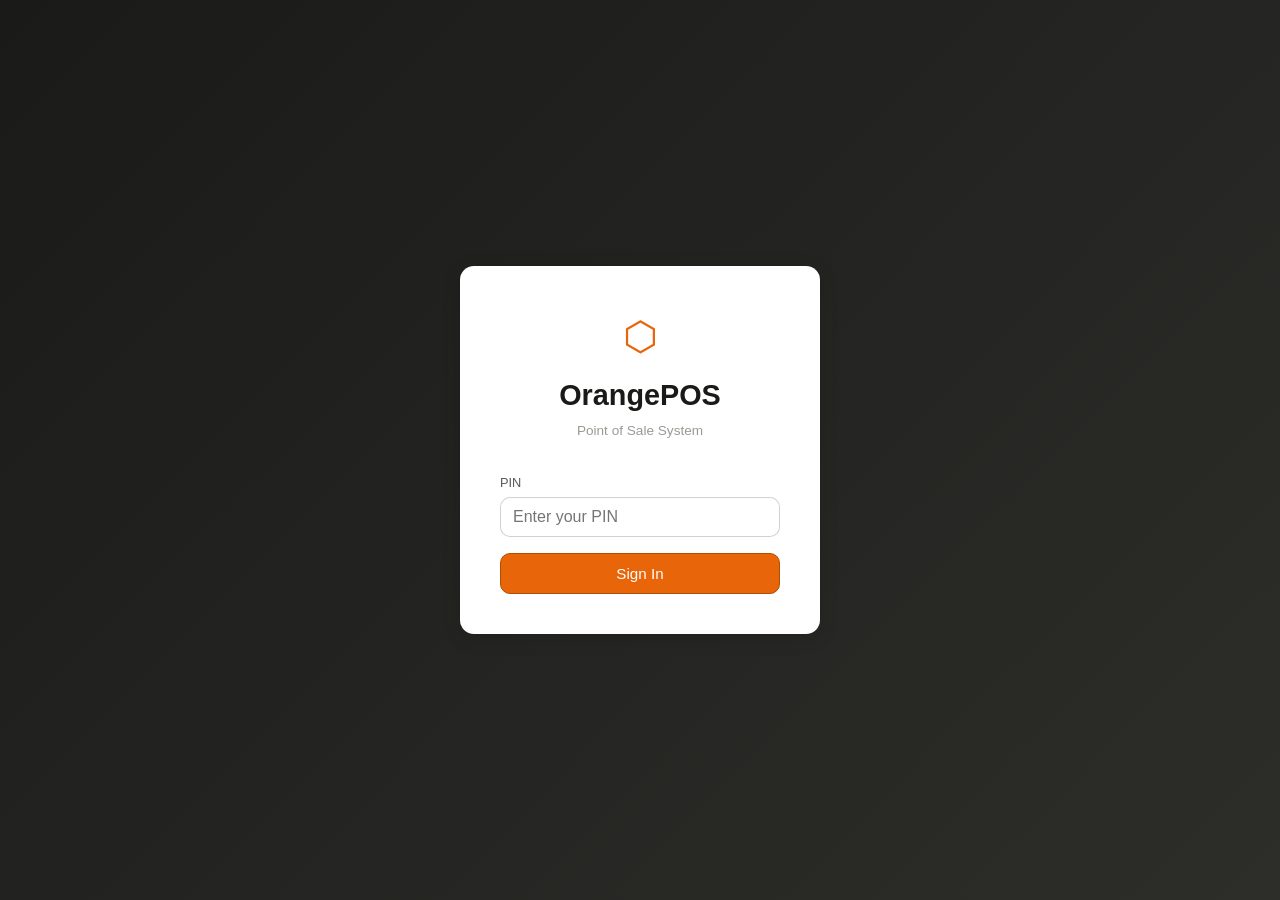
==== commit 8265b59a: "Fixed More Bugs and Finalizing" ====
--- a/index.html
+++ b/index.html
@@ -25,10 +25,6 @@
           <div id="login-error" class="alert alert-danger hidden">Invalid PIN. Please try again.</div>
           <button type="submit" class="btn btn-primary btn-block">Sign In</button>
         </form>
-        <div class="login-hint">
-          <span>Default Admin PIN: <code>1234</code></span>
-          <span>Cashier PIN: <code>5678</code></span>
-        </div>
       </div>
     </div>
 
@@ -517,6 +513,20 @@
             <span id="cash-change" class="change-amount">₱0.00</span>
           </div>
         </div>
+        <div id="ewallet-wrap" class="ewallet-section hidden">
+          <label><span id="ewallet-method-label">GCash</span> Reference Number *</label>
+          <input type="text" id="ewallet-ref" class="input-full" placeholder="e.g. 12345678901" maxlength="20">
+          <p class="ewallet-hint">Ask the customer to show their payment confirmation screen. Enter the reference number above.</p>
+          <div class="ewallet-amount-display">
+            <span>Amount to receive:</span>
+            <strong id="ewallet-total-display"></strong>
+          </div>
+        </div>
+        <div id="card-wrap" class="card-section hidden">
+          <label>Card Last 4 Digits (optional)</label>
+          <input type="text" id="card-last4" class="input-full" placeholder="e.g. 1234" maxlength="4" inputmode="numeric">
+          <p class="ewallet-hint">Process the card payment on your terminal, then click Complete Sale.</p>
+        </div>
         <div id="split-payment-wrap" class="split-payment hidden">
           <div class="split-row">
             <select id="split1-method" class="input-sm"><option value="cash">Cash</option><option value="card">Card</option><option value="gcash">GCash</option></select>
--- a/css/main.css
+++ b/css/main.css
@@ -28,9 +28,9 @@
   --info: #1155AA;
   --info-bg: #EEF4FF;
 
-  --nav-w: 200px;
-  --radius: 8px;
-  --radius-lg: 12px;
+  --nav-w: 220px;
+  --radius: 10px;
+  --radius-lg: 14px;
   --shadow: 0 1px 4px rgba(0,0,0,0.08), 0 0 0 0.5px rgba(0,0,0,0.07);
   --shadow-lg: 0 4px 20px rgba(0,0,0,0.12), 0 0 0 0.5px rgba(0,0,0,0.07);
 
@@ -43,7 +43,7 @@
 html, body {
   height: 100%;
   font-family: var(--font);
-  font-size: 14px;
+  font-size: 16px;
   line-height: 1.5;
   color: var(--text);
   background: var(--bg);
@@ -51,9 +51,9 @@
 }
 
 /* ---- Typography ---- */
-h1 { font-size: 1.6rem; font-weight: 600; }
-h2 { font-size: 1.2rem; font-weight: 600; }
-h3 { font-size: 1rem; font-weight: 600; }
+h1 { font-size: 1.75rem; font-weight: 600; }
+h2 { font-size: 1.3rem; font-weight: 600; }
+h3 { font-size: 1.1rem; font-weight: 600; }
 h4 { font-size: 0.9rem; font-weight: 600; color: var(--text-secondary); text-transform: uppercase; letter-spacing: 0.04em; }
 code { font-family: var(--font-mono); background: var(--bg); padding: 2px 6px; border-radius: 4px; font-size: 0.85em; }
 
@@ -88,6 +88,19 @@
 }
 .login-logo h1 { font-size: 1.8rem; color: var(--text); }
 .login-logo p { color: var(--text-muted); font-size: 0.85rem; margin-top: 0.25rem; }
+.login-form {
+  display: flex;
+  flex-direction: column;
+  gap: 0;
+}
+.login-form .field { margin-bottom: 1rem; }
+.login-form .field input {
+  width: 100%;
+  display: block;
+  box-sizing: border-box;
+  padding: 0.65rem 0.75rem;
+  font-size: 1rem;
+}
 .login-hint {
   display: flex;
   flex-direction: column;
@@ -140,15 +153,15 @@
 .nav-link {
   display: flex;
   align-items: center;
-  gap: 10px;
-  padding: 0.6rem 1rem;
+  gap: 12px;
+  padding: 0.75rem 1.25rem;
   color: rgba(255,255,255,0.55);
   text-decoration: none;
   border-radius: 0;
   transition: all 0.15s;
-  font-size: 0.875rem;
-}
-.nav-link svg { width: 18px; height: 18px; flex-shrink: 0; }
+  font-size: 0.95rem;
+}
+.nav-link svg { width: 20px; height: 20px; flex-shrink: 0; }
 .nav-link:hover { color: rgba(255,255,255,0.85); background: rgba(255,255,255,0.06); }
 .nav-link.active {
   color: #fff;
@@ -206,7 +219,7 @@
    ============================ */
 .pos-register {
   display: grid;
-  grid-template-columns: 1fr 380px;
+  grid-template-columns: 1fr 420px;
   height: 100%;
   overflow: hidden;
 }
@@ -273,8 +286,8 @@
   overflow-y: auto;
   padding: 0.75rem;
   display: grid;
-  grid-template-columns: repeat(auto-fill, minmax(140px, 1fr));
-  gap: 0.5rem;
+  grid-template-columns: repeat(auto-fill, minmax(160px, 1fr));
+  gap: 0.6rem;
   align-content: start;
 }
 
@@ -282,12 +295,12 @@
   background: var(--surface);
   border: 0.5px solid var(--border);
   border-radius: var(--radius);
-  padding: 0.75rem;
+  padding: 0.9rem;
   cursor: pointer;
   transition: all 0.12s;
   display: flex;
   flex-direction: column;
-  gap: 4px;
+  gap: 5px;
   position: relative;
   user-select: none;
 }
@@ -295,16 +308,9 @@
 .product-card:active { transform: scale(0.97); }
 .product-card.out-of-stock { opacity: 0.45; cursor: not-allowed; }
 
-.product-category-dot {
-  width: 8px; height: 8px;
-  border-radius: 50%;
-  background: var(--orange);
-  position: absolute;
-  top: 8px; right: 8px;
-}
-.product-name { font-size: 0.85rem; font-weight: 500; line-height: 1.3; }
-.product-price { font-size: 1rem; font-weight: 700; color: var(--orange); margin-top: 2px; }
-.product-stock { font-size: 0.72rem; color: var(--text-muted); }
+.product-name { font-size: 0.95rem; font-weight: 500; line-height: 1.3; }
+.product-price { font-size: 1.1rem; font-weight: 700; color: var(--orange); margin-top: 2px; }
+.product-stock { font-size: 0.78rem; color: var(--text-muted); }
 .product-stock.low { color: var(--warning); font-weight: 500; }
 .product-stock.out { color: var(--danger); font-weight: 500; }
 
@@ -375,34 +381,34 @@
 }
 .cart-item:hover { background: var(--bg); }
 .cart-item-info { flex: 1; min-width: 0; }
-.cart-item-name { font-size: 0.85rem; font-weight: 500; white-space: nowrap; overflow: hidden; text-overflow: ellipsis; }
-.cart-item-price { font-size: 0.75rem; color: var(--text-muted); }
-.cart-item-controls { display: flex; align-items: center; gap: 4px; flex-shrink: 0; }
+.cart-item-name { font-size: 0.95rem; font-weight: 500; white-space: nowrap; overflow: hidden; text-overflow: ellipsis; }
+.cart-item-price { font-size: 0.8rem; color: var(--text-muted); }
+.cart-item-controls { display: flex; align-items: center; gap: 5px; flex-shrink: 0; }
 .qty-btn {
-  width: 26px; height: 26px;
+  width: 30px; height: 30px;
   border: 0.5px solid var(--border-strong);
   background: var(--surface);
   border-radius: 6px;
   cursor: pointer;
   display: flex; align-items: center; justify-content: center;
-  font-size: 1rem; font-weight: 500;
+  font-size: 1.1rem; font-weight: 500;
   color: var(--text);
   transition: all 0.12s;
   line-height: 1;
 }
 .qty-btn:hover { border-color: var(--orange); color: var(--orange); }
 .qty-input {
-  width: 36px;
+  width: 40px;
   text-align: center;
   border: 0.5px solid var(--border-strong);
   border-radius: 6px;
   padding: 2px;
-  font-size: 0.85rem;
+  font-size: 0.95rem;
   font-weight: 600;
   outline: none;
 }
 .qty-input:focus { border-color: var(--orange); }
-.cart-item-total { font-size: 0.85rem; font-weight: 600; min-width: 60px; text-align: right; }
+.cart-item-total { font-size: 0.95rem; font-weight: 600; min-width: 68px; text-align: right; }
 .cart-item-remove {
   background: none; border: none;
   color: var(--text-muted);
@@ -489,23 +495,23 @@
 .data-table {
   width: 100%;
   border-collapse: collapse;
-  font-size: 0.85rem;
+  font-size: 0.95rem;
 }
 .data-table th {
   text-align: left;
-  padding: 0.6rem 1rem;
+  padding: 0.7rem 1rem;
   background: var(--surface2);
   border-bottom: 0.5px solid var(--border);
   font-weight: 600;
   color: var(--text-secondary);
-  font-size: 0.78rem;
+  font-size: 0.8rem;
   text-transform: uppercase;
   letter-spacing: 0.03em;
   white-space: nowrap;
   position: sticky; top: 0; z-index: 1;
 }
 .data-table td {
-  padding: 0.6rem 1rem;
+  padding: 0.7rem 1rem;
   border-bottom: 0.5px solid var(--border);
   color: var(--text);
   vertical-align: middle;
@@ -633,12 +639,12 @@
   align-items: center;
   justify-content: center;
   gap: 6px;
-  padding: 0.5rem 1rem;
+  padding: 0.55rem 1.1rem;
   border-radius: var(--radius);
   border: 0.5px solid var(--border-strong);
   background: var(--surface);
   color: var(--text);
-  font-size: 0.875rem;
+  font-size: 0.95rem;
   font-weight: 500;
   cursor: pointer;
   transition: all 0.12s;
@@ -682,11 +688,11 @@
 .checkbox-field label { margin: 0 !important; font-size: 0.875rem !important; color: var(--text) !important; font-weight: 400 !important; }
 
 .input-full, .input-sm, input[type="text"], input[type="number"], input[type="password"], input[type="email"], input[type="tel"], input[type="date"], select, textarea {
-  padding: 0.45rem 0.65rem;
+  padding: 0.5rem 0.75rem;
   border: 0.5px solid var(--border-strong);
   border-radius: var(--radius);
   background: var(--surface);
-  font-size: 0.875rem;
+  font-size: 0.95rem;
   color: var(--text);
   outline: none;
   font-family: var(--font);
@@ -920,4 +926,154 @@
 ::-webkit-scrollbar { width: 5px; height: 5px; }
 ::-webkit-scrollbar-track { background: transparent; }
 ::-webkit-scrollbar-thumb { background: rgba(0,0,0,0.15); border-radius: 10px; }
-::-webkit-scrollbar-thumb:hover { background: rgba(0,0,0,0.25); }+::-webkit-scrollbar-thumb:hover { background: rgba(0,0,0,0.25); }
+
+/* ============================
+   CART ITEM REDESIGN
+   ============================ */
+.cart-item {
+  display: flex;
+  align-items: center;
+  gap: 8px;
+  padding: 0.6rem 0.5rem;
+  border-bottom: 0.5px solid var(--border);
+  min-height: 64px;
+}
+.cart-item:last-child { border-bottom: none; }
+.cart-item:hover { background: var(--orange-bg); }
+.cart-item-num {
+  width: 22px; height: 22px;
+  background: var(--bg);
+  border-radius: 50%;
+  display: flex; align-items: center; justify-content: center;
+  font-size: 0.7rem; font-weight: 700;
+  color: var(--text-muted);
+  flex-shrink: 0;
+}
+.cart-item-info { flex: 1; min-width: 0; }
+.cart-item-name { font-size: 0.9rem; font-weight: 600; white-space: nowrap; overflow: hidden; text-overflow: ellipsis; }
+.cart-item-price { font-size: 0.82rem; color: var(--text-secondary); margin-top: 2px; }
+.cart-item-controls { display: flex; align-items: center; gap: 5px; flex-shrink: 0; }
+.qty-btn {
+  width: 32px; height: 32px;
+  border: 1px solid var(--border-strong);
+  background: var(--surface);
+  border-radius: 8px;
+  cursor: pointer;
+  display: flex; align-items: center; justify-content: center;
+  font-size: 1.2rem; font-weight: 600;
+  color: var(--text);
+  transition: all 0.12s;
+  line-height: 1;
+}
+.qty-btn:hover { border-color: var(--orange); color: var(--orange); background: var(--orange-bg); }
+.qty-input {
+  width: 50px;
+  text-align: center;
+  border: 1px solid var(--border-strong);
+  border-radius: 8px;
+  padding: 4px;
+  font-size: 1rem;
+  font-weight: 700;
+  outline: none;
+  background: var(--surface);
+  height: 32px;
+}
+.qty-input:focus { border-color: var(--orange); box-shadow: 0 0 0 3px rgba(232,101,10,0.12); }
+.cart-item-remove {
+  background: none; border: none;
+  color: var(--text-muted);
+  cursor: pointer;
+  padding: 5px;
+  border-radius: 6px;
+  line-height: 0;
+  transition: all 0.12s;
+  flex-shrink: 0;
+}
+.cart-item-remove:hover { color: var(--danger); background: var(--danger-bg); }
+
+/* ============================
+   STOCK ALERT BANNER
+   ============================ */
+.stock-alert-banner {
+  display: flex;
+  align-items: center;
+  gap: 10px;
+  background: #FFF3CD;
+  border-bottom: 1px solid #FBBF24;
+  color: #92400E;
+  padding: 0.6rem 1rem;
+  font-size: 0.85rem;
+  flex-shrink: 0;
+}
+.stock-alert-banner svg { flex-shrink: 0; color: #D97706; }
+.stock-alert-banner span { flex: 1; }
+.banner-goto-inventory {
+  background: #D97706; color: #fff;
+  border: none; border-radius: 6px;
+  padding: 4px 10px; font-size: 0.78rem; font-weight: 600;
+  cursor: pointer; white-space: nowrap;
+}
+.banner-goto-inventory:hover { background: #B45309; }
+.banner-dismiss {
+  background: none; border: none;
+  color: #92400E; cursor: pointer;
+  font-size: 1rem; padding: 2px 6px;
+  border-radius: 4px;
+  opacity: 0.6;
+}
+.banner-dismiss:hover { opacity: 1; }
+
+/* ============================
+   EWALLET / CARD PAYMENT FIELDS
+   ============================ */
+.ewallet-section, .card-section {
+  margin-top: 0.75rem;
+  padding: 1rem;
+  background: var(--bg);
+  border-radius: var(--radius);
+  border: 1px solid var(--border);
+}
+.ewallet-section label, .card-section label {
+  display: block;
+  font-size: 0.85rem;
+  font-weight: 600;
+  color: var(--text-secondary);
+  margin-bottom: 6px;
+}
+.ewallet-hint {
+  font-size: 0.78rem;
+  color: var(--text-muted);
+  margin-top: 6px;
+  line-height: 1.4;
+}
+.ewallet-amount-display {
+  display: flex;
+  justify-content: space-between;
+  align-items: center;
+  margin-top: 0.75rem;
+  padding: 0.6rem 0.75rem;
+  background: var(--info-bg);
+  border-radius: var(--radius);
+  font-size: 0.9rem;
+  color: var(--info);
+}
+.ewallet-amount-display strong { font-size: 1.2rem; }
+
+/* Low stock product card indicator */
+.product-card.low-stock-card {
+  border-color: #FBBF24;
+}
+.product-card.low-stock-card .product-stock.low::before {
+  content: '⚠ ';
+}
+.product-card.out-of-stock .product-stock.out::before {
+  content: '✕ ';
+}
+
+/* ============================
+   REPORTS VIEW SCROLL FIX
+   ============================ */
+#view-reports {
+  overflow-y: auto;
+}
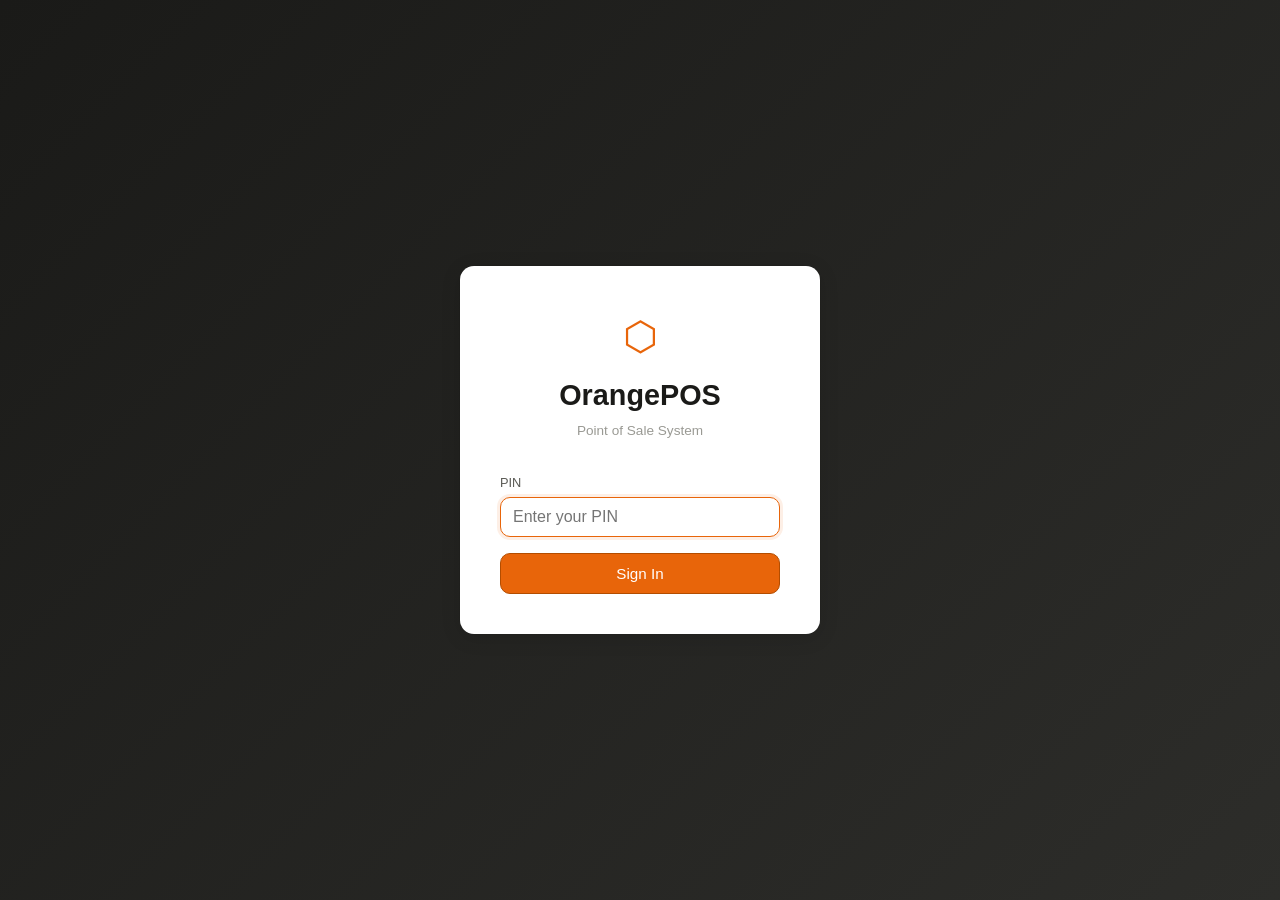
==== commit 72653bd1: "Addition of checkboxes on inventory" ====
--- a/index.html
+++ b/index.html
@@ -62,7 +62,12 @@
               <svg viewBox="0 0 24 24" fill="none" stroke="currentColor" stroke-width="2"><circle cx="12" cy="12" r="3"/><path d="M19.07 4.93l-1.41 1.41M4.93 4.93l1.41 1.41M12 2v2M12 20v2M2 12h2M20 12h2M19.07 19.07l-1.41-1.41M4.93 19.07l1.41-1.41"/></svg>
               <span>Admin</span>
             </a></li>
+            <li class="admin-only"><a href="#" class="nav-link" data-view="zreport" title="Z-Report / Shift">
+              <svg viewBox="0 0 24 24" fill="none" stroke="currentColor" stroke-width="2"><path d="M14 2H6a2 2 0 00-2 2v16a2 2 0 002 2h12a2 2 0 002-2V8z"/><polyline points="14 2 14 8 20 8"/><line x1="16" y1="13" x2="8" y2="13"/><line x1="16" y1="17" x2="8" y2="17"/><polyline points="10 9 9 9 8 9"/></svg>
+              <span>Z-Report</span>
+            </a></li>
           </ul>
+          <div id="sync-status-badge" class="sync-badge hidden"></div>
           <div class="nav-bottom">
             <div class="nav-user" id="nav-user">
               <div class="nav-user-avatar" id="nav-user-avatar">CA</div>
@@ -100,15 +105,21 @@
               <div class="register-cart">
                 <div class="cart-header">
                   <h2>Current Order</h2>
-                  <div class="cart-actions">
+                  <div class="cart-header-right">
+                    <div id="pricing-toggle-wrap" class="pricing-toggle-wrap">
+                      <button id="pricing-btn-retail" class="pricing-btn active" onclick="setPricingMode('retail')">Retail</button>
+                      <button id="pricing-btn-wholesale" class="pricing-btn" onclick="setPricingMode('wholesale')">Wholesale</button>
+                    </div>
+                    <div class="cart-actions">
                     <button class="btn-icon" id="btn-hold" title="Hold order">
                       <svg viewBox="0 0 24 24" fill="none" stroke="currentColor" stroke-width="2"><path d="M18 11V6a2 2 0 00-2-2v0a2 2 0 00-2 2v0M14 10V4a2 2 0 00-2-2v0a2 2 0 00-2 2v0M10 10.5V6a2 2 0 00-2-2v0a2 2 0 00-2 2v5"/><path d="M6 14v0a2 2 0 00-2 2v0c0 2.5 2 6 4 6h6c2.5 0 4-2 4-6v-5"/></svg>
                     </button>
                     <button class="btn-icon danger" id="btn-clear-cart" title="Clear cart">
                       <svg viewBox="0 0 24 24" fill="none" stroke="currentColor" stroke-width="2"><polyline points="3 6 5 6 21 6"/><path d="M19 6l-1 14H6L5 6"/><path d="M10 11v6M14 11v6"/><path d="M9 6V4h6v2"/></svg>
                     </button>
-                  </div>
-                </div>
+                  </div><!-- end cart-actions -->
+                  </div><!-- end cart-header-right -->
+                </div><!-- end cart-header -->
 
                 <div class="customer-select-bar">
                   <svg viewBox="0 0 24 24" fill="none" stroke="currentColor" stroke-width="2"><path d="M20 21v-2a4 4 0 00-4-4H8a4 4 0 00-4 4v2"/><circle cx="12" cy="7" r="4"/></svg>
@@ -216,10 +227,19 @@
                 <button class="btn btn-primary btn-sm" id="btn-add-product">+ Add Product</button>
               </div>
             </div>
+            <!-- Bulk action bar — hidden until at least one checkbox is ticked -->
+            <div id="bulk-action-bar" class="bulk-action-bar hidden">
+              <span id="bulk-selected-count" class="bulk-count">0 selected</span>
+              <button class="btn btn-secondary btn-sm" id="btn-bulk-deselect">Deselect All</button>
+              <button class="btn btn-sm" id="btn-bulk-activate" style="border-color:var(--success);color:var(--success)">Set Active</button>
+              <button class="btn btn-sm" id="btn-bulk-deactivate" style="border-color:var(--warning);color:var(--warning)">Set Inactive</button>
+              <button class="btn btn-sm btn-danger" id="btn-bulk-delete">Delete Selected</button>
+            </div>
             <div class="table-wrap">
               <table class="data-table" id="inventory-table">
                 <thead>
                   <tr>
+                    <th style="width:36px"><input type="checkbox" id="inventory-select-all" title="Select all"></th>
                     <th>SKU</th>
                     <th>Name</th>
                     <th>Category</th>
@@ -321,6 +341,21 @@
             </div>
           </div>
 
+          <!-- Z-Report / Shift View -->
+          <div id="view-zreport" class="view admin-only-view">
+            <div class="view-header">
+              <h2>Z-Report / Shift Management</h2>
+              <div class="view-toolbar">
+                <button class="btn btn-primary" id="btn-open-shift">Open Shift</button>
+                <button class="btn btn-warning" id="btn-close-shift">Close Shift (Z-Report)</button>
+              </div>
+            </div>
+            <div id="zreport-content" style="padding:1.5rem;overflow-y:auto;flex:1">
+              <div id="shift-status-bar" class="shift-status-bar"></div>
+              <div id="zreport-body"></div>
+            </div>
+          </div>
+
           <!-- Admin View -->
           <div id="view-admin" class="view admin-only-view">
             <div class="view-header">
@@ -403,6 +438,80 @@
                     <input type="number" id="set-low-stock-qty" class="input-sm" min="1">
                   </div>
                 </div>
+                <div class="settings-group">
+                  <h4>Security &amp; Auto-Lock</h4>
+                  <div class="field checkbox-field">
+                    <input type="checkbox" id="set-autolock-enabled">
+                    <label for="set-autolock-enabled">Auto-lock terminal when idle</label>
+                  </div>
+                  <div class="field">
+                    <label>Lock after how many minutes of no activity</label>
+                    <div style="display:flex;align-items:center;gap:10px">
+                      <input type="range" id="set-autolock-slider" min="1" max="60" step="1" class="discount-slider" style="flex:1"
+                        oninput="document.getElementById('set-autolock-minutes').value=this.value">
+                      <input type="number" id="set-autolock-minutes" class="input-sm" min="1" max="60" style="width:60px;text-align:center"
+                        oninput="document.getElementById('set-autolock-slider').value=this.value">
+                      <span style="font-size:0.9rem;color:var(--text-secondary)">min</span>
+                    </div>
+                    <p class="field-hint">A 30-second warning appears before locking. Recommended: 3–10 minutes.</p>
+                  </div>
+                </div>
+                  <div class="field checkbox-field">
+                    <input type="checkbox" id="set-wholesale-enabled">
+                    <label for="set-wholesale-enabled">Enable wholesale / retail toggle on register</label>
+                  </div>
+                  <div id="wholesale-fields">
+                    <div class="wholesale-preview-bar" id="wholesale-preview-bar"></div>
+                    <div class="settings-row-2">
+                      <div class="field">
+                        <label>Retail Mode Label</label>
+                        <input type="text" id="set-retail-label" class="input-full" placeholder="Retail">
+                      </div>
+                      <div class="field">
+                        <label>Wholesale Mode Label</label>
+                        <input type="text" id="set-wholesale-label" class="input-full" placeholder="Wholesale">
+                      </div>
+                    </div>
+                    <div class="field">
+                      <label>Wholesale Discount off Retail Price</label>
+                      <div class="discount-input-row">
+                        <input type="range" id="set-wholesale-discount-slider" min="1" max="60" step="0.5" class="discount-slider">
+                        <div class="discount-number-wrap">
+                          <input type="number" id="set-wholesale-discount" class="input-sm discount-number" min="0" max="100" step="0.5">
+                          <span class="discount-pct-label">%</span>
+                        </div>
+                      </div>
+                      <p class="field-hint">e.g. 15% → a ₱100 retail item sells for ₱85 wholesale</p>
+                    </div>
+                  </div>
+                </div>
+
+                <div class="settings-group">
+                  <h4>Cloud Sync — Remote Sales Monitoring</h4>
+                  <p class="field-hint" style="margin-top:0;margin-bottom:0.75rem">
+                    Sends a live feed of sales, voids, refunds, and shift events to a Google Sheet, so the owner/manager can check sales from anywhere with internet — not just on the same WiFi. Uses a free Google account, no monthly cost.
+                  </p>
+                  <div class="field checkbox-field">
+                    <input type="checkbox" id="set-cloudsync-enabled">
+                    <label for="set-cloudsync-enabled">Enable Cloud Sync</label>
+                  </div>
+                  <div id="cloudsync-fields">
+                    <div class="field">
+                      <label>Store Name (shown in the sheet)</label>
+                      <input type="text" id="set-cloudsync-storename" class="input-full" placeholder="e.g. Main Branch">
+                    </div>
+                    <div class="field">
+                      <label>Google Apps Script Web App URL</label>
+                      <input type="text" id="set-cloudsync-url" class="input-full" placeholder="https://script.google.com/macros/s/XXXXX/exec">
+                      <p class="field-hint">Paste the URL you get after deploying the Apps Script as a Web App. See setup guide for step-by-step instructions.</p>
+                    </div>
+                    <div class="cloudsync-status-row">
+                      <button class="btn btn-secondary btn-sm" id="btn-test-sync" type="button">Send Test Event</button>
+                      <span id="cloudsync-pending-info"></span>
+                    </div>
+                  </div>
+                </div>
+
                 <button class="btn btn-primary" id="btn-save-settings">Save Settings</button>
               </div>
             </div>
@@ -709,8 +818,9 @@
       <div class="modal-body" id="order-detail-body"></div>
       <div class="modal-footer">
         <button class="btn btn-secondary modal-close" data-modal="modal-order">Close</button>
-        <button class="btn btn-warning" id="btn-refund-order">Refund</button>
         <button class="btn btn-secondary" id="btn-reprint-receipt">Reprint</button>
+        <button class="btn btn-warning" id="btn-void-order">Void</button>
+        <button class="btn btn-danger" id="btn-refund-order">Refund</button>
       </div>
     </div>
   </div>
@@ -745,12 +855,119 @@
     </div>
   </div>
 
+  <!-- Stock Adjustment Modal -->
+  <div id="modal-stock" class="modal-overlay hidden">
+    <div class="modal modal-sm">
+      <div class="modal-header">
+        <h3 id="stock-modal-title">Stock Adjustment</h3>
+        <button class="btn-icon modal-close" data-modal="modal-stock">&times;</button>
+      </div>
+      <div class="modal-body">
+        <input type="hidden" id="stock-product-id">
+        <div class="stock-product-info" id="stock-product-info"></div>
+        <div class="stock-tabs">
+          <button class="stock-tab active" data-stype="add">+ Add Stock</button>
+          <button class="stock-tab" data-stype="remove">− Remove</button>
+          <button class="stock-tab" data-stype="set">= Set Exact</button>
+        </div>
+        <div class="field" style="margin-top:1rem">
+          <label id="stock-qty-label">Quantity to Add</label>
+          <input type="number" id="stock-qty" class="input-full" min="0" step="1" placeholder="0">
+        </div>
+        <div class="field">
+          <label>Reason / Note *</label>
+          <select id="stock-reason" class="input-full">
+            <option value="">Select reason...</option>
+            <option value="Purchase / Delivery">Purchase / Delivery</option>
+            <option value="Customer Return">Customer Return</option>
+            <option value="Damage / Expired">Damage / Expired</option>
+            <option value="Theft / Loss">Theft / Loss</option>
+            <option value="Inventory Count">Inventory Count</option>
+            <option value="Other">Other</option>
+          </select>
+        </div>
+        <div class="field" id="stock-notes-field">
+          <label>Additional Notes</label>
+          <input type="text" id="stock-notes" class="input-full" placeholder="Optional details...">
+        </div>
+        <div class="stock-result-preview" id="stock-result-preview"></div>
+      </div>
+      <div class="modal-footer">
+        <button class="btn btn-secondary modal-close" data-modal="modal-stock">Cancel</button>
+        <button class="btn btn-primary" id="btn-save-stock">Save Adjustment</button>
+      </div>
+    </div>
+  </div>
+
+  <!-- Price Override Modal (per cart line) -->
+  <div id="modal-price-override" class="modal-overlay hidden">
+    <div class="modal modal-xs">
+      <div class="modal-header">
+        <h3>Price Override</h3>
+        <button class="btn-icon modal-close" data-modal="modal-price-override">&times;</button>
+      </div>
+      <div class="modal-body">
+        <div id="override-item-name" style="font-weight:600;margin-bottom:0.5rem;color:var(--text-secondary)"></div>
+        <div class="field">
+          <label>Original Price</label>
+          <div id="override-original-price" style="font-size:1rem;font-weight:600;padding:0.4rem 0"></div>
+        </div>
+        <div class="field">
+          <label>New Price *</label>
+          <input type="number" id="override-new-price" class="input-full" min="0" step="0.01" placeholder="0.00">
+        </div>
+        <div class="field">
+          <label>Reason *</label>
+          <select id="override-reason" class="input-full">
+            <option value="">Select reason...</option>
+            <option value="Price Match">Price Match</option>
+            <option value="Damaged / Defective">Damaged / Defective</option>
+            <option value="Promotion / Special">Promotion / Special</option>
+            <option value="Management Approval">Management Approval</option>
+            <option value="Other">Other</option>
+          </select>
+        </div>
+        <div class="field">
+          <label>Manager PIN *</label>
+          <input type="password" id="override-pin" class="input-full" maxlength="8" inputmode="numeric" placeholder="Enter manager/admin PIN">
+        </div>
+        <input type="hidden" id="override-product-id">
+      </div>
+      <div class="modal-footer">
+        <button class="btn btn-secondary modal-close" data-modal="modal-price-override">Cancel</button>
+        <button class="btn btn-primary" id="btn-apply-override">Apply Override</button>
+      </div>
+    </div>
+  </div>
+
+  <!-- Stock History Modal -->
+  <div id="modal-stock-history" class="modal-overlay hidden">
+    <div class="modal">
+      <div class="modal-header">
+        <h3 id="stock-history-title">Stock History</h3>
+        <button class="btn-icon modal-close" data-modal="modal-stock-history">&times;</button>
+      </div>
+      <div class="modal-body" style="padding:0">
+        <div class="table-wrap" style="max-height:400px">
+          <table class="data-table">
+            <thead><tr><th>Date</th><th>Type</th><th>Qty</th><th>Before</th><th>After</th><th>Reason</th><th>By</th></tr></thead>
+            <tbody id="stock-history-tbody"></tbody>
+          </table>
+        </div>
+      </div>
+      <div class="modal-footer">
+        <button class="btn btn-secondary modal-close" data-modal="modal-stock-history">Close</button>
+      </div>
+    </div>
+  </div>
+
   <!-- Toast Notifications -->
   <div id="toast-container"></div>
 
   <!-- Print Styles are loaded separately -->
   <script src="js/crypto.js"></script>
   <script src="js/store.js"></script>
+  <script src="js/sync.js"></script>
   <script src="js/app.js"></script>
 </body>
 </html>
--- a/css/main.css
+++ b/css/main.css
@@ -1076,4 +1076,617 @@
    ============================ */
 #view-reports {
   overflow-y: auto;
+}
+
+/* ============================
+   PRICING TOGGLE (CART HEADER)
+   ============================ */
+.cart-header {
+  padding: 0.85rem 1rem;
+  border-bottom: 0.5px solid var(--border);
+  display: flex;
+  align-items: center;
+  justify-content: space-between;
+  flex-shrink: 0;
+  gap: 8px;
+}
+.cart-header h2 { flex-shrink: 0; }
+.cart-header-right {
+  display: flex;
+  align-items: center;
+  gap: 8px;
+  flex-wrap: wrap;
+  justify-content: flex-end;
+}
+.pricing-toggle-wrap {
+  display: flex;
+  background: var(--bg);
+  border: 1px solid var(--border-strong);
+  border-radius: 8px;
+  padding: 2px;
+  gap: 2px;
+}
+.pricing-btn {
+  padding: 4px 10px;
+  border: none;
+  border-radius: 6px;
+  font-size: 0.78rem;
+  font-weight: 600;
+  cursor: pointer;
+  background: transparent;
+  color: var(--text-secondary);
+  transition: all 0.15s;
+  white-space: nowrap;
+}
+.pricing-btn:hover { color: var(--text); }
+.pricing-btn.active {
+  background: var(--surface);
+  color: var(--text);
+  box-shadow: 0 1px 3px rgba(0,0,0,0.1);
+}
+/* Wholesale active state — orange tint */
+#pricing-btn-wholesale.active {
+  background: var(--orange);
+  color: #fff;
+}
+
+/* Pricing indicator badge on cart (shows current mode clearly) */
+.pricing-indicator {
+  font-size: 0.72rem;
+  font-weight: 700;
+  padding: 2px 8px;
+  border-radius: 100px;
+  letter-spacing: 0.03em;
+  text-transform: uppercase;
+}
+.pricing-indicator.retail {
+  background: var(--success-bg);
+  color: var(--success);
+}
+.pricing-indicator.wholesale {
+  background: var(--orange-bg);
+  color: var(--orange-dark);
+}
+
+/* Product card: wholesale price sub-line */
+.product-price-sub { margin-top: 1px; }
+.price-label-small {
+  font-size: 0.72rem;
+  font-weight: 500;
+}
+.ws-sub { color: var(--orange); }
+.retail-sub { color: var(--text-muted); text-decoration: line-through; }
+.product-price.ws-active { color: var(--orange-dark); }
+
+/* ============================
+   WHOLESALE SETTINGS UI
+   ============================ */
+.settings-row-2 {
+  display: grid;
+  grid-template-columns: 1fr 1fr;
+  gap: 0.75rem;
+}
+.discount-input-row {
+  display: flex;
+  align-items: center;
+  gap: 12px;
+  margin-top: 4px;
+}
+.discount-slider {
+  flex: 1;
+  accent-color: var(--orange);
+  height: 6px;
+  cursor: pointer;
+}
+.discount-number-wrap {
+  display: flex;
+  align-items: center;
+  gap: 4px;
+  flex-shrink: 0;
+}
+.discount-number {
+  width: 68px;
+  text-align: center;
+  font-weight: 700;
+  font-size: 1rem !important;
+}
+.discount-pct-label {
+  font-weight: 700;
+  color: var(--orange);
+  font-size: 1rem;
+}
+.field-hint {
+  font-size: 0.78rem;
+  color: var(--text-muted);
+  margin-top: 5px;
+  line-height: 1.4;
+}
+
+/* Wholesale live preview bar */
+.wholesale-preview-bar {
+  display: flex;
+  align-items: center;
+  gap: 12px;
+  background: var(--bg);
+  border: 1px solid var(--border);
+  border-radius: var(--radius);
+  padding: 0.75rem 1rem;
+  margin-bottom: 1rem;
+  flex-wrap: wrap;
+}
+.ws-preview-item {
+  display: flex;
+  flex-direction: column;
+  align-items: center;
+  gap: 2px;
+}
+.ws-preview-label {
+  font-size: 0.72rem;
+  text-transform: uppercase;
+  letter-spacing: 0.04em;
+  color: var(--text-muted);
+  font-weight: 600;
+}
+.ws-preview-price {
+  font-size: 1.1rem;
+  font-weight: 700;
+  color: var(--text);
+}
+.ws-active-preview .ws-preview-price { color: var(--orange-dark); }
+.ws-preview-arrow { font-size: 1.2rem; color: var(--text-muted); }
+.ws-preview-saving {
+  font-size: 0.8rem;
+  font-weight: 700;
+  color: var(--orange);
+  margin-left: auto;
+  background: var(--orange-bg);
+  padding: 3px 10px;
+  border-radius: 100px;
+}
+
+/* ============================
+   STOCK ADJUSTMENT MODAL
+   ============================ */
+.stock-product-info {
+  background: var(--bg);
+  border-radius: var(--radius);
+  padding: 0.75rem 1rem;
+  margin-bottom: 1rem;
+}
+.stock-info-row {
+  display: flex;
+  justify-content: space-between;
+  align-items: center;
+  font-size: 0.95rem;
+}
+.stock-tabs {
+  display: flex;
+  gap: 0;
+  border: 1px solid var(--border-strong);
+  border-radius: var(--radius);
+  overflow: hidden;
+}
+.stock-tab {
+  flex: 1;
+  padding: 0.5rem;
+  border: none;
+  background: var(--surface);
+  font-size: 0.85rem;
+  font-weight: 600;
+  cursor: pointer;
+  color: var(--text-secondary);
+  border-right: 1px solid var(--border-strong);
+  transition: all 0.12s;
+}
+.stock-tab:last-child { border-right: none; }
+.stock-tab:hover { background: var(--bg); color: var(--text); }
+.stock-tab.active { background: var(--orange); color: #fff; }
+.stock-result-preview {
+  margin-top: 0.75rem;
+  padding: 0.75rem 1rem;
+  background: var(--bg);
+  border-radius: var(--radius);
+  border: 1px solid var(--border);
+}
+.stock-preview-row {
+  display: flex;
+  align-items: center;
+  justify-content: center;
+  gap: 1rem;
+  font-size: 1rem;
+}
+.stock-adjust-inline {
+  font-size: 0.75rem !important;
+  padding: 2px 8px !important;
+  background: var(--orange-bg) !important;
+  border-color: var(--orange-light) !important;
+  color: var(--orange-dark) !important;
+}
+
+/* ============================
+   PRICE OVERRIDE BADGE
+   ============================ */
+.override-badge {
+  display: inline-flex;
+  align-items: center;
+  background: var(--warning-bg);
+  color: var(--warning);
+  border: 1px solid var(--warning);
+  border-radius: 4px;
+  font-size: 0.65rem;
+  font-weight: 700;
+  padding: 1px 5px;
+  text-transform: uppercase;
+  letter-spacing: 0.04em;
+  margin-left: 4px;
+  vertical-align: middle;
+}
+.cart-item-override {
+  background: none;
+  border: none;
+  padding: 5px;
+  border-radius: 6px;
+  color: var(--text-muted);
+  cursor: pointer;
+  line-height: 0;
+  transition: all 0.12s;
+  flex-shrink: 0;
+}
+.cart-item-override:hover { color: var(--warning); background: var(--warning-bg); }
+
+/* ============================
+   Z-REPORT / SHIFT VIEW
+   ============================ */
+.shift-status-bar {
+  margin-bottom: 1.25rem;
+}
+.shift-open-indicator,
+.shift-closed-indicator {
+  display: flex;
+  align-items: center;
+  gap: 12px;
+  padding: 0.75rem 1rem;
+  border-radius: var(--radius);
+  font-size: 0.9rem;
+  border: 1px solid var(--border);
+  background: var(--surface);
+  flex-wrap: wrap;
+}
+.shift-open-indicator { border-color: rgba(26,125,69,0.3); background: var(--success-bg); }
+.shift-closed-indicator { background: var(--bg); color: var(--text-muted); }
+
+.zreport-card {
+  background: var(--surface);
+  border: 1px solid var(--border);
+  border-radius: var(--radius-lg);
+  overflow: hidden;
+  margin-bottom: 1.5rem;
+}
+.zreport-header {
+  display: flex;
+  align-items: flex-start;
+  justify-content: space-between;
+  padding: 1rem 1.25rem;
+  border-bottom: 1px solid var(--border);
+  background: var(--surface2);
+}
+.zreport-meta { font-size: 0.82rem; color: var(--text-secondary); margin-top: 4px; }
+.zreport-stats {
+  display: grid;
+  grid-template-columns: repeat(3, 1fr);
+  gap: 0;
+}
+.zreport-stat {
+  padding: 1rem 1.25rem;
+  border-right: 1px solid var(--border);
+  border-bottom: 1px solid var(--border);
+  display: flex;
+  flex-direction: column;
+  gap: 4px;
+}
+.zreport-stat:nth-child(3n) { border-right: none; }
+.zreport-stat span { font-size: 0.72rem; text-transform: uppercase; letter-spacing: 0.04em; color: var(--text-muted); font-weight: 600; }
+.zreport-stat strong { font-size: 1.3rem; font-weight: 700; }
+.zreport-section { padding: 1rem 1.25rem; border-top: 1px solid var(--border); }
+.zreport-section h4 { margin-bottom: 0.5rem; }
+.zreport-payments { display: flex; flex-direction: column; gap: 4px; }
+.zreport-pay-row {
+  display: flex;
+  justify-content: space-between;
+  padding: 0.4rem 0.75rem;
+  background: var(--bg);
+  border-radius: 6px;
+  font-size: 0.9rem;
+}
+
+/* Status: voided */
+.status-voided { background: var(--danger-bg); color: var(--danger); }
+
+/* ============================
+   AUTO-LOCK WARNING BANNER
+   ============================ */
+.autolock-warning {
+  position: fixed;
+  bottom: 1.5rem;
+  left: 50%;
+  transform: translateX(-50%) translateY(20px);
+  background: #1A1A18;
+  color: #fff;
+  padding: 0.85rem 1.25rem;
+  border-radius: var(--radius-lg);
+  box-shadow: var(--shadow-lg);
+  display: flex;
+  align-items: center;
+  gap: 10px;
+  font-size: 0.9rem;
+  z-index: 9998;
+  opacity: 0;
+  pointer-events: none;
+  transition: opacity 0.25s, transform 0.25s;
+  white-space: nowrap;
+}
+.autolock-warning.visible {
+  opacity: 1;
+  transform: translateX(-50%) translateY(0);
+  pointer-events: auto;
+}
+.autolock-warning svg { color: #FBBF24; flex-shrink: 0; }
+.autolock-warning strong { color: #FBBF24; font-size: 1.05em; }
+.autolock-stay-btn {
+  background: var(--orange);
+  color: #fff;
+  border: none;
+  border-radius: 6px;
+  padding: 5px 14px;
+  font-size: 0.85rem;
+  font-weight: 600;
+  cursor: pointer;
+  margin-left: 4px;
+  transition: background 0.12s;
+}
+.autolock-stay-btn:hover { background: var(--orange-dark); }
+
+/* ============================================================
+   RESPONSIVE / MOBILE SUPPORT
+   For remote viewing (Reports, Orders, Z-Report, Inventory,
+   Customers, Admin) on phones over LAN. The Register is usable
+   too, but optimized primarily for tablet/desktop kiosk use.
+   ============================================================ */
+
+@media (max-width: 860px) {
+
+  html, body { font-size: 15px; }
+
+  /* ---- Login screen ---- */
+  .login-wrap {
+    width: 100%;
+    max-width: 360px;
+    margin: 0 1rem;
+    padding: 2rem 1.5rem;
+  }
+
+  /* ---- Layout: sidebar becomes a bottom tab bar ---- */
+  .pos-layout {
+    flex-direction: column;
+  }
+  .pos-nav {
+    width: 100%;
+    height: auto;
+    flex-direction: row;
+    order: 2; /* bottom of screen */
+    position: fixed;
+    bottom: 0; left: 0; right: 0;
+    z-index: 500;
+    border-top: 1px solid rgba(255,255,255,0.08);
+    padding-bottom: env(safe-area-inset-bottom, 0);
+  }
+  .nav-logo { display: none; } /* save vertical space on mobile */
+  .nav-links {
+    display: flex;
+    flex-direction: row;
+    overflow-x: auto;
+    padding: 0.25rem 0.25rem;
+    flex: 1;
+    -webkit-overflow-scrolling: touch;
+  }
+  .nav-links li { flex-shrink: 0; }
+  .nav-link {
+    flex-direction: column;
+    align-items: center;
+    gap: 2px;
+    padding: 0.4rem 0.7rem;
+    font-size: 0.65rem;
+    border-radius: 8px;
+    white-space: nowrap;
+  }
+  .nav-link svg { width: 20px; height: 20px; }
+  .nav-link.active { border-radius: 8px; }
+  .nav-bottom {
+    flex-direction: column;
+    padding: 0.4rem;
+    border-top: none;
+    border-left: 1px solid rgba(255,255,255,0.08);
+    flex-shrink: 0;
+    width: auto;
+  }
+  .nav-user { display: none; } /* hide user details, save space */
+  .nav-user-avatar { width: 26px; height: 26px; font-size: 0.6rem; }
+
+  /* ---- Main content area: leave room for bottom nav ---- */
+  .pos-main {
+    order: 1;
+    padding-bottom: 64px; /* height of bottom nav */
+    height: auto;
+    min-height: calc(100vh - 64px);
+  }
+  .view { height: auto; min-height: calc(100vh - 64px); }
+
+  /* ---- Register: stack product grid and cart vertically ---- */
+  .pos-register {
+    grid-template-columns: 1fr;
+    grid-template-rows: auto auto;
+    height: auto;
+  }
+  .register-products { min-height: 50vh; }
+  .register-cart {
+    border-left: none;
+    border-top: 2px solid var(--border);
+    max-height: 70vh;
+  }
+  .pricing-toggle-wrap { order: -1; width: 100%; justify-content: center; }
+  .cart-header { flex-wrap: wrap; }
+  .cart-header-right { width: 100%; justify-content: space-between; }
+
+  /* ---- View headers & toolbars wrap nicely ---- */
+  .view-header {
+    flex-direction: column;
+    align-items: stretch;
+    gap: 0.5rem;
+  }
+  .view-toolbar { width: 100%; justify-content: flex-start; flex-wrap: wrap; }
+  .view-toolbar > * { flex: 1 1 auto; min-width: 100px; }
+
+  /* ---- Reports: single column stats ---- */
+  .reports-grid {
+    grid-template-columns: repeat(2, 1fr);
+    padding: 0.75rem;
+  }
+  .stat-value { font-size: 1.15rem; }
+
+  /* ---- Z-Report stats ---- */
+  .zreport-stats { grid-template-columns: repeat(2, 1fr); }
+  .zreport-stat:nth-child(2n) { border-right: none; }
+  .zreport-stat:nth-child(3n) { border-right: 1px solid var(--border); }
+
+  /* ---- Admin tabs: horizontal scroll ---- */
+  .admin-tabs {
+    overflow-x: auto;
+    padding: 0 0.75rem;
+    -webkit-overflow-scrolling: touch;
+  }
+  .admin-tab { padding: 0.65rem 0.85rem; font-size: 0.82rem; }
+  .admin-panel { padding: 0.85rem; }
+  .backup-actions { grid-template-columns: 1fr; }
+  .settings-row-2 { grid-template-columns: 1fr; }
+
+  /* ---- Tables: allow horizontal scroll, smaller text ---- */
+  .data-table { font-size: 0.82rem; }
+  .data-table th, .data-table td { padding: 0.5rem 0.6rem; }
+
+  /* ---- Modals: near full-screen on mobile ---- */
+  .modal-overlay { padding: 0; align-items: flex-end; }
+  .modal {
+    max-width: 100%;
+    width: 100%;
+    max-height: 92vh;
+    border-radius: var(--radius-lg) var(--radius-lg) 0 0;
+  }
+  .modal-sm, .modal-xs { max-width: 100%; }
+  .form-grid { grid-template-columns: 1fr; }
+  .pay-method-grid { grid-template-columns: repeat(3, 1fr); }
+
+  /* ---- Stock alert banner ---- */
+  .stock-alert-banner { font-size: 0.78rem; flex-wrap: wrap; }
+  .banner-goto-inventory { margin-left: auto; }
+
+  /* ---- Auto-lock warning sits above bottom nav ---- */
+  .autolock-warning { bottom: 76px; max-width: 92vw; white-space: normal; }
+}
+
+/* Extra-small phones */
+@media (max-width: 420px) {
+  .reports-grid { grid-template-columns: 1fr; }
+  .zreport-stats { grid-template-columns: 1fr; }
+  .zreport-stat:nth-child(n) { border-right: none; }
+  .pay-method-grid { grid-template-columns: repeat(2, 1fr); }
+  .nav-link span:not(.badge) { font-size: 0.6rem; }
+}
+
+/* ============================
+   CLOUD SYNC
+   ============================ */
+.sync-badge {
+  display: flex;
+  align-items: center;
+  justify-content: center;
+  gap: 4px;
+  margin: 0 0.75rem 0.5rem;
+  padding: 5px 10px;
+  border-radius: 100px;
+  font-size: 0.72rem;
+  font-weight: 600;
+  text-align: center;
+}
+.sync-badge.synced { background: rgba(26,125,69,0.15); color: #4ADE80; }
+.sync-badge.pending { background: rgba(245,158,11,0.15); color: #FBBF24; }
+.sync-badge.error { background: rgba(192,41,42,0.15); color: #F87171; }
+
+.cloudsync-status-row {
+  display: flex;
+  align-items: center;
+  gap: 12px;
+  margin-top: 0.5rem;
+  flex-wrap: wrap;
+}
+#cloudsync-pending-info {
+  font-size: 0.85rem;
+  font-weight: 600;
+}
+
+@media (max-width: 860px) {
+  .sync-badge {
+    position: static;
+    margin: 4px 8px;
+    font-size: 0.65rem;
+    padding: 3px 8px;
+  }
+  /* On mobile nav (bottom bar), put sync badge inline with nav-bottom */
+  .pos-nav .sync-badge { order: -1; }
+}
+
+/* ============================
+   BULK ACTION BAR (Inventory)
+   ============================ */
+.bulk-action-bar {
+  display: flex;
+  align-items: center;
+  gap: 8px;
+  padding: 0.6rem 1rem;
+  background: var(--info-bg);
+  border-bottom: 1px solid rgba(17,85,170,0.2);
+  flex-shrink: 0;
+  flex-wrap: wrap;
+}
+.bulk-count {
+  font-size: 0.85rem;
+  font-weight: 700;
+  color: var(--info);
+  margin-right: 4px;
+}
+
+/* Checkbox column in table */
+.data-table td:first-child,
+.data-table th:first-child {
+  padding-right: 4px;
+}
+.inv-row-check {
+  width: 16px;
+  height: 16px;
+  cursor: pointer;
+  accent-color: var(--orange);
+}
+#inventory-select-all {
+  width: 16px;
+  height: 16px;
+  cursor: pointer;
+  accent-color: var(--orange);
+}
+/* Highlight selected rows */
+.data-table tbody tr:has(.inv-row-check:checked) td {
+  background: var(--orange-bg);
+}
+
+@media (max-width: 860px) {
+  .bulk-action-bar { gap: 6px; }
+  .bulk-action-bar .btn { font-size: 0.78rem; padding: 0.3rem 0.55rem; }
 }
